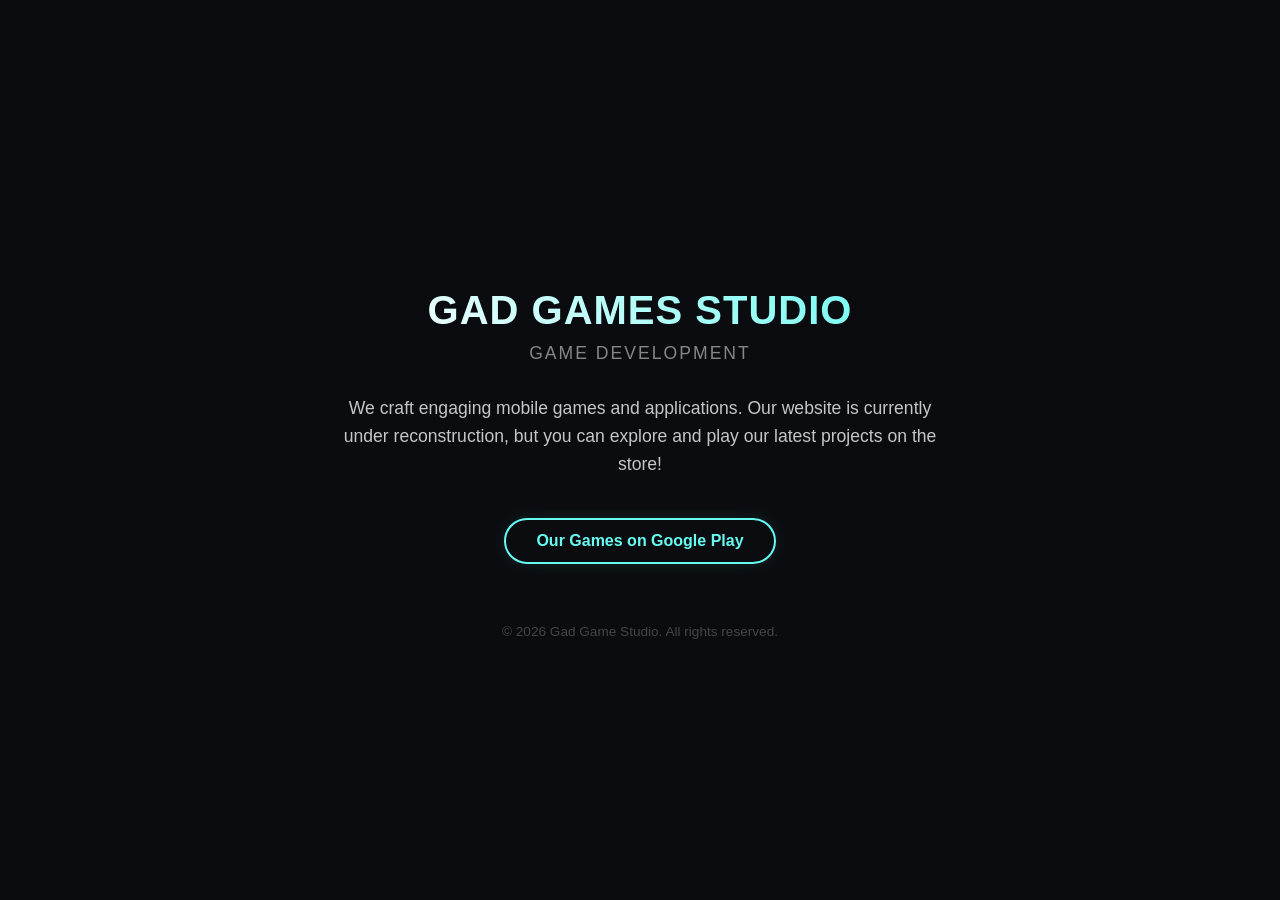
==== index.html @ e3d216d6 "Update index.html" ====
<!DOCTYPE html>
<html lang="en">
<head>
    <meta charset="UTF-8">
    <meta name="viewport" content="width=device-width, initial-scale=1.0">
    <title>Gad Game Studio | Official Website</title>
    <style>
        :root {
            --bg-color: #0b0c10;
            --text-color: #c5c6c7;
            --accent-color: #66fcf1;
            --accent-hover: #45a29e;
        }

        body {
            font-family: -apple-system, BlinkMacSystemFont, "Segoe UI", Roboto, Helvetica, Arial, sans-serif;
            background-color: var(--bg-color);
            color: var(--text-color);
            margin: 0;
            padding: 0;
            display: flex;
            justify-content: center;
            align-items: center;
            min-height: 100vh;
            text-align: center;
        }

        .container {
            max-width: 600px;
            padding: 40px 20px;
        }

        h1 {
            color: #ffffff;
            font-size: 2.5rem;
            margin-bottom: 10px;
            letter-spacing: 1px;
            background: linear-gradient(45deg, #fff, var(--accent-color));
            -webkit-background-clip: text;
            -webkit-text-fill-color: transparent;
        }

        .subtitle {
            font-size: 1.1rem;
            color: #858688;
            margin-bottom: 30px;
            text-transform: uppercase;
            letter-spacing: 2px;
        }

        p {
            font-size: 1.1rem;
            line-height: 1.6;
            margin-bottom: 40px;
        }

        .btn {
            display: inline-block;
            background: transparent;
            color: var(--accent-color);
            border: 2px solid var(--accent-color);
            padding: 12px 30px;
            font-size: 1rem;
            font-weight: bold;
            text-decoration: none;
            border-radius: 30px;
            transition: all 0.3s ease;
            box-shadow: 0 0 15px rgba(102, 252, 241, 0.1);
        }

        .btn:hover {
            background: var(--accent-color);
            color: var(--bg-color);
            box-shadow: 0 0 25px rgba(102, 252, 241, 0.4);
            transform: translateY(-2px);
        }

        .footer {
            margin-top: 60px;
            font-size: 0.85rem;
            color: #454545;
        }
    </style>
</head>
<body>

    <div class="container">
        <h1>GAD GAMES STUDIO</h1>
        <div class="subtitle">Game Development</div>
        
        <p>We craft engaging mobile games and applications. Our website is currently under reconstruction, but you can explore and play our latest projects on the store!</p>
        
        <a href="https://play.google.com/store/apps/dev?id=5228843744561374076" class="btn" target="_blank">
            Our Games on Google Play
        </a>

        <div class="footer">
            &copy; 2026 Gad Game Studio. All rights reserved.
        </div>
    </div>

</body>
</html>
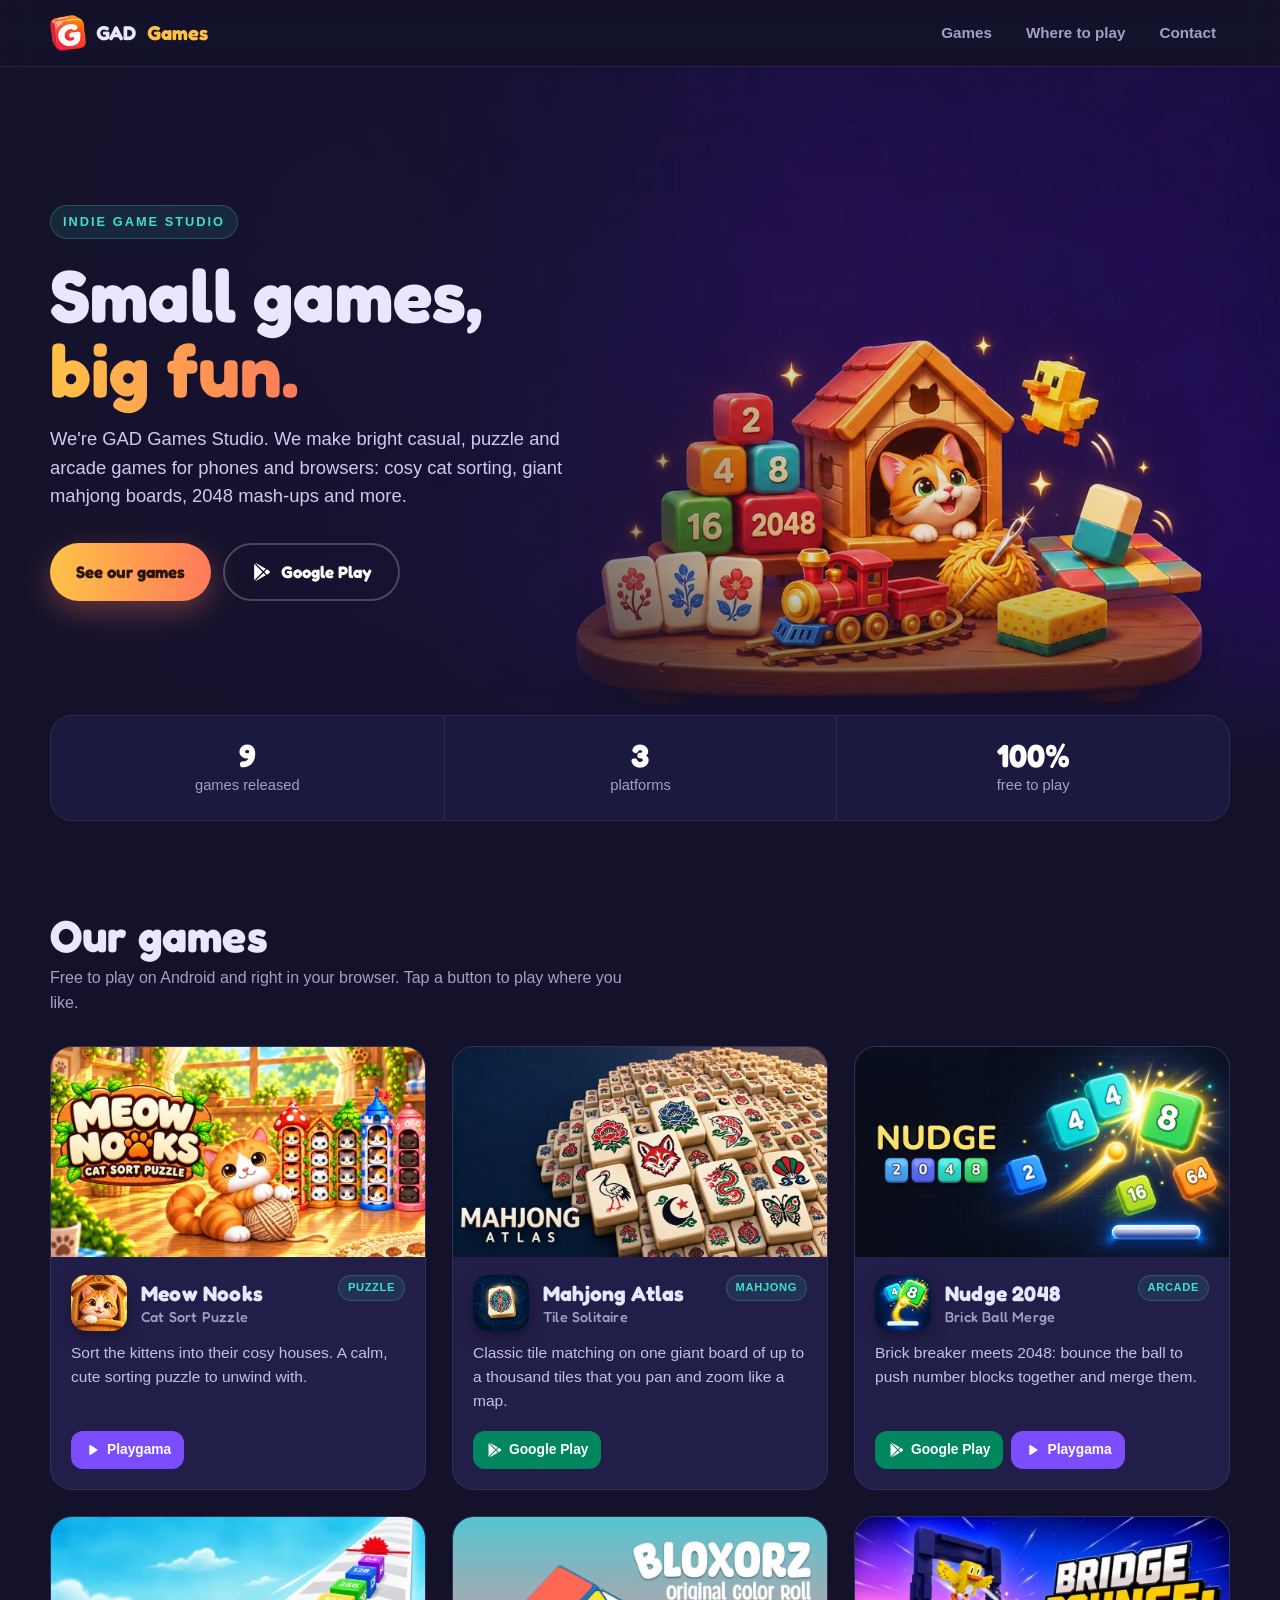
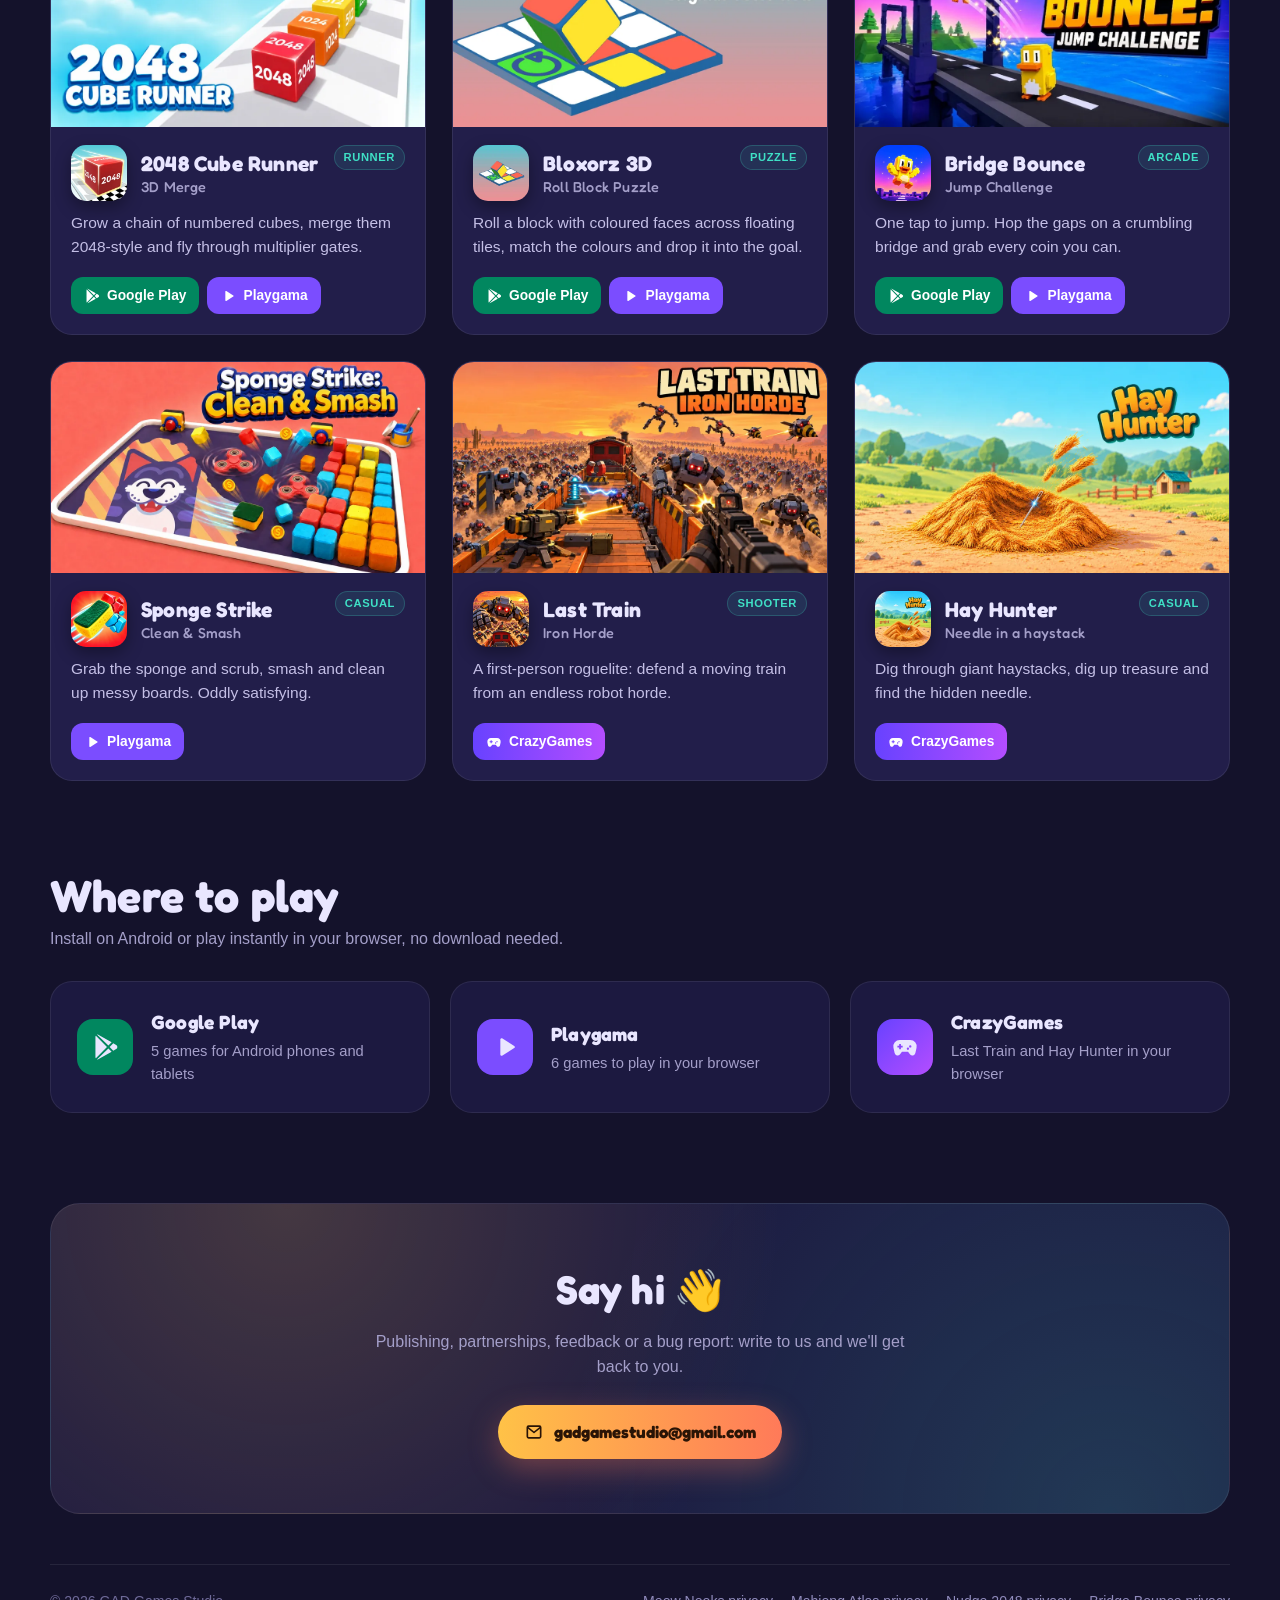
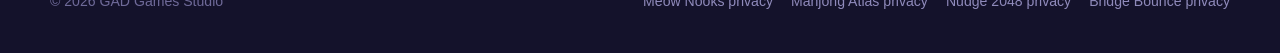
==== commit 3a138772: "Replace placeholder homepage with studio landing page Games grid with links to Google Play, Playgama" ====
--- a/index.html
+++ b/index.html
@@ -1,103 +1,385 @@
 <!DOCTYPE html>
 <html lang="en">
 <head>
-    <meta charset="UTF-8">
-    <meta name="viewport" content="width=device-width, initial-scale=1.0">
-    <title>Gad Game Studio | Official Website</title>
-    <style>
-        :root {
-            --bg-color: #0b0c10;
-            --text-color: #c5c6c7;
-            --accent-color: #66fcf1;
-            --accent-hover: #45a29e;
-        }
-
-        body {
-            font-family: -apple-system, BlinkMacSystemFont, "Segoe UI", Roboto, Helvetica, Arial, sans-serif;
-            background-color: var(--bg-color);
-            color: var(--text-color);
-            margin: 0;
-            padding: 0;
-            display: flex;
-            justify-content: center;
-            align-items: center;
-            min-height: 100vh;
-            text-align: center;
-        }
-
-        .container {
-            max-width: 600px;
-            padding: 40px 20px;
-        }
-
-        h1 {
-            color: #ffffff;
-            font-size: 2.5rem;
-            margin-bottom: 10px;
-            letter-spacing: 1px;
-            background: linear-gradient(45deg, #fff, var(--accent-color));
-            -webkit-background-clip: text;
-            -webkit-text-fill-color: transparent;
-        }
-
-        .subtitle {
-            font-size: 1.1rem;
-            color: #858688;
-            margin-bottom: 30px;
-            text-transform: uppercase;
-            letter-spacing: 2px;
-        }
-
-        p {
-            font-size: 1.1rem;
-            line-height: 1.6;
-            margin-bottom: 40px;
-        }
-
-        .btn {
-            display: inline-block;
-            background: transparent;
-            color: var(--accent-color);
-            border: 2px solid var(--accent-color);
-            padding: 12px 30px;
-            font-size: 1rem;
-            font-weight: bold;
-            text-decoration: none;
-            border-radius: 30px;
-            transition: all 0.3s ease;
-            box-shadow: 0 0 15px rgba(102, 252, 241, 0.1);
-        }
-
-        .btn:hover {
-            background: var(--accent-color);
-            color: var(--bg-color);
-            box-shadow: 0 0 25px rgba(102, 252, 241, 0.4);
-            transform: translateY(-2px);
-        }
-
-        .footer {
-            margin-top: 60px;
-            font-size: 0.85rem;
-            color: #454545;
-        }
-    </style>
+<meta charset="UTF-8">
+<meta name="viewport" content="width=device-width, initial-scale=1.0">
+<title>GAD Games Studio — Casual &amp; puzzle games for mobile and web</title>
+<meta name="description" content="GAD Games Studio is an indie studio making bright casual, puzzle and arcade games. Play Meow Nooks, Mahjong Atlas, Nudge 2048, 2048 Cube Runner and more on Google Play, Playgama and CrazyGames.">
+<link rel="canonical" href="https://gadgamestudio.github.io/">
+<meta property="og:type" content="website">
+<meta property="og:site_name" content="GAD Games Studio">
+<meta property="og:title" content="GAD Games Studio">
+<meta property="og:description" content="Bright casual, puzzle and arcade games on Google Play, Playgama and CrazyGames.">
+<meta property="og:url" content="https://gadgamestudio.github.io/">
+<meta property="og:image" content="https://gadgamestudio.github.io/assets/og.jpg">
+<meta name="twitter:card" content="summary_large_image">
+<link rel="icon" type="image/png" sizes="32x32" href="assets/favicon-32.png">
+<link rel="apple-touch-icon" href="assets/apple-touch-icon.png">
+<meta name="theme-color" content="#14122b">
+<link rel="preconnect" href="https://fonts.googleapis.com">
+<link rel="preconnect" href="https://fonts.gstatic.com" crossorigin>
+<link href="https://fonts.googleapis.com/css2?family=Fredoka:wght@500;600;700&display=swap" rel="stylesheet">
+<style>
+  :root {
+    --bg: #14122b;
+    --bg-2: #1c1940;
+    --card: #221e4a;
+    --line: rgba(255,255,255,.08);
+    --text: #e9e6ff;
+    --muted: #a49fc9;
+    --coral: #ff7a59;
+    --gold: #ffc247;
+    --teal: #3fe0c5;
+    --gp: #01875f;
+    --pg: #7b4dff;
+    --cg: #6842ff;
+    --radius: 22px;
+    --head: "Fredoka", ui-rounded, "SF Pro Rounded", system-ui, sans-serif;
+  }
+  * { box-sizing: border-box; }
+  html { scroll-behavior: smooth; }
+  body {
+    margin: 0;
+    font-family: -apple-system, BlinkMacSystemFont, "Segoe UI", Roboto, Helvetica, Arial, sans-serif;
+    background: var(--bg);
+    color: var(--text);
+    line-height: 1.55;
+    -webkit-font-smoothing: antialiased;
+  }
+  a { color: inherit; }
+  img { display: block; max-width: 100%; }
+  .wrap { width: min(1180px, 100% - 40px); margin-inline: auto; }
+  h1, h2, h3, .brand { font-family: var(--head); font-weight: 700; letter-spacing: .2px; }
+
+  /* Header */
+  header {
+    position: sticky; top: 0; z-index: 10;
+    background: rgba(20,18,43,.72);
+    backdrop-filter: blur(14px); -webkit-backdrop-filter: blur(14px);
+    border-bottom: 1px solid var(--line);
+  }
+  header .wrap { display: flex; align-items: center; justify-content: space-between; height: 66px; }
+  .brand { display: flex; align-items: center; gap: 10px; text-decoration: none; font-size: 1.25rem; }
+  .brand img { width: 36px; height: 36px; }
+  .brand span { color: var(--gold); }
+  nav { display: flex; gap: 6px; }
+  nav a { text-decoration: none; color: var(--muted); font-weight: 600; font-size: .95rem; padding: 8px 14px; border-radius: 999px; transition: .2s; }
+  nav a:hover { color: #fff; background: rgba(255,255,255,.07); }
+
+  /* Hero */
+  .hero {
+    position: relative; overflow: hidden;
+    min-height: min(78vh, 720px);
+    display: flex; align-items: center;
+    background:
+      linear-gradient(90deg, var(--bg) 0%, rgba(20,18,43,.88) 34%, rgba(20,18,43,.15) 62%, rgba(20,18,43,0) 100%),
+      linear-gradient(0deg, var(--bg) 0%, rgba(20,18,43,0) 28%),
+      url("assets/hero.webp") right center / cover no-repeat,
+      radial-gradient(circle at 75% 45%, #3a2b7a, var(--bg) 70%);
+  }
+  .hero .wrap { padding: 80px 0 110px; }
+  .eyebrow { display: inline-block; font-weight: 700; font-size: .8rem; letter-spacing: 2px; text-transform: uppercase; color: var(--teal); background: rgba(63,224,197,.1); border: 1px solid rgba(63,224,197,.25); padding: 6px 12px; border-radius: 999px; }
+  .hero h1 { font-size: clamp(2.6rem, 6vw, 4.6rem); line-height: 1.02; margin: 18px 0 18px; max-width: 12ch; }
+  .hero h1 em { font-style: normal; background: linear-gradient(90deg, var(--gold), var(--coral)); -webkit-background-clip: text; background-clip: text; color: transparent; }
+  .hero p { font-size: 1.15rem; color: #cfcaf0; max-width: 34rem; margin: 0 0 32px; }
+  .cta { display: flex; flex-wrap: wrap; gap: 12px; }
+  .btn { display: inline-flex; align-items: center; gap: 10px; text-decoration: none; font-weight: 700; font-family: var(--head); font-size: 1.05rem; padding: 14px 26px; border-radius: 999px; transition: transform .2s, box-shadow .2s, background .2s; }
+  .btn-primary { background: linear-gradient(90deg, var(--gold), var(--coral)); color: #2a1406; box-shadow: 0 10px 30px rgba(255,122,89,.35); }
+  .btn-primary:hover { transform: translateY(-2px); box-shadow: 0 14px 36px rgba(255,122,89,.5); }
+  .btn-ghost { color: #fff; border: 2px solid rgba(255,255,255,.22); }
+  .btn-ghost:hover { border-color: #fff; transform: translateY(-2px); }
+
+  /* Stats */
+  .stats { margin-top: -54px; position: relative; z-index: 2; }
+  .stats .wrap { display: grid; grid-template-columns: repeat(3, 1fr); background: var(--bg-2); border: 1px solid var(--line); border-radius: var(--radius); overflow: hidden; }
+  .stat { padding: 22px 26px; text-align: center; }
+  .stat + .stat { border-left: 1px solid var(--line); }
+  .stat b { display: block; font-family: var(--head); font-size: 2rem; line-height: 1.1; color: #fff; }
+  .stat span { color: var(--muted); font-size: .92rem; }
+
+  /* Sections */
+  section { padding: 90px 0 0; }
+  .section-head { display: flex; align-items: end; justify-content: space-between; gap: 20px; margin-bottom: 30px; flex-wrap: wrap; }
+  .section-head h2 { font-size: clamp(2rem, 4vw, 2.8rem); margin: 0; line-height: 1.1; }
+  .section-head p { margin: 6px 0 0; color: var(--muted); max-width: 36rem; }
+
+  /* Games */
+  .games { display: grid; grid-template-columns: repeat(3, 1fr); gap: 26px; }
+  .game {
+    background: var(--card); border: 1px solid var(--line); border-radius: var(--radius);
+    overflow: hidden; display: flex; flex-direction: column;
+    transition: transform .25s, box-shadow .25s, border-color .25s;
+  }
+  .game:hover { transform: translateY(-6px); box-shadow: 0 22px 50px rgba(0,0,0,.45); border-color: rgba(255,255,255,.18); }
+  .cover { position: relative; aspect-ratio: 16 / 9; background: #2b2660; }
+  .cover img { width: 100%; height: 100%; object-fit: cover; }
+  .title { display: flex; align-items: center; gap: 14px; }
+  .title .icon { width: 56px; height: 56px; border-radius: 15px; flex: none; box-shadow: 0 6px 16px rgba(0,0,0,.35); }
+  .body { padding: 18px 20px 20px; display: flex; flex-direction: column; flex: 1; }
+  .body h3 { margin: 0; font-size: 1.32rem; line-height: 1.2; }
+  .body h3 small { display: block; font-size: .9rem; font-weight: 500; color: var(--muted); margin-top: 2px; }
+  .body p { margin: 10px 0 18px; color: #c4bfe6; font-size: .97rem; flex: 1; }
+  .tag { margin-left: auto; align-self: flex-start; font-size: .7rem; font-weight: 700; letter-spacing: .6px; text-transform: uppercase; color: var(--teal); background: rgba(63,224,197,.1); border: 1px solid rgba(63,224,197,.22); padding: 3px 9px; border-radius: 999px; }
+  .stores { display: flex; flex-wrap: wrap; gap: 8px; }
+  .store { display: inline-flex; align-items: center; gap: 7px; text-decoration: none; font-weight: 700; font-size: .86rem; padding: 8px 13px; border-radius: 12px; color: #fff; transition: filter .2s, transform .2s; }
+  .store:hover { filter: brightness(1.15); transform: translateY(-1px); }
+  .store svg { width: 16px; height: 16px; flex: none; }
+  .store.gp { background: var(--gp); }
+  .store.pg { background: var(--pg); }
+  .store.cg { background: linear-gradient(90deg, #6842ff, #b44dff); }
+
+  /* Where to play */
+  .platforms { display: grid; grid-template-columns: repeat(3, 1fr); gap: 20px; }
+  .platform {
+    text-decoration: none; padding: 26px; border-radius: var(--radius); border: 1px solid var(--line);
+    background: var(--bg-2); display: flex; gap: 18px; align-items: center; transition: .25s;
+  }
+  .platform:hover { transform: translateY(-4px); border-color: rgba(255,255,255,.2); }
+  .platform .badge { width: 56px; height: 56px; border-radius: 16px; display: grid; place-items: center; flex: none; }
+  .platform .badge svg { width: 28px; height: 28px; }
+  .platform h3 { margin: 0; font-size: 1.2rem; }
+  .platform p { margin: 2px 0 0; color: var(--muted); font-size: .92rem; }
+
+  /* Contact */
+  .contact {
+    margin-top: 90px; border-radius: 30px; padding: 54px 40px; text-align: center;
+    background: radial-gradient(circle at 20% 0%, rgba(255,194,71,.18), transparent 50%), radial-gradient(circle at 90% 100%, rgba(63,224,197,.16), transparent 50%), var(--bg-2);
+    border: 1px solid var(--line);
+  }
+  .contact h2 { font-size: clamp(1.8rem, 4vw, 2.5rem); margin: 0 0 10px; }
+  .contact p { color: var(--muted); margin: 0 auto 26px; max-width: 34rem; }
+
+  footer { padding: 50px 0 40px; color: #6f6a99; font-size: .88rem; }
+  footer .wrap { display: flex; justify-content: space-between; gap: 20px; flex-wrap: wrap; border-top: 1px solid var(--line); padding-top: 26px; }
+  footer a { color: #8f8abb; text-decoration: none; }
+  footer a:hover { color: #fff; }
+  footer ul { list-style: none; padding: 0; margin: 0; display: flex; flex-wrap: wrap; gap: 6px 18px; }
+
+  @media (max-width: 980px) {
+    .games { grid-template-columns: repeat(2, 1fr); }
+    .platforms { grid-template-columns: 1fr; }
+  }
+  @media (max-width: 640px) {
+    nav a:not(.nav-cta) { display: none; }
+    .hero { min-height: auto; background:
+      linear-gradient(0deg, var(--bg) 8%, rgba(20,18,43,.55) 55%, rgba(20,18,43,.35) 100%),
+      url("assets/hero.webp") 72% center / cover no-repeat,
+      radial-gradient(circle at 75% 45%, #3a2b7a, var(--bg) 70%); }
+    .hero .wrap { padding: 70px 0 100px; }
+    .games { grid-template-columns: 1fr; }
+    .stats .wrap { grid-template-columns: 1fr 1fr 1fr; }
+    .stat { padding: 16px 8px; }
+    .stat b { font-size: 1.5rem; }
+    .stat span { font-size: .78rem; }
+    .contact { padding: 40px 22px; }
+  }
+  @media (prefers-reduced-motion: reduce) { * { transition: none !important; scroll-behavior: auto !important; } }
+</style>
 </head>
 <body>
 
-    <div class="container">
-        <h1>GAD GAMES STUDIO</h1>
-        <div class="subtitle">Game Development</div>
-        
-        <p>We craft engaging mobile games and applications. Our website is currently under reconstruction, but you can explore and play our latest projects on the store!</p>
-        
-        <a href="https://play.google.com/store/apps/dev?id=5228843744561374076" class="btn" target="_blank">
-            Our Games on Google Play
+<svg width="0" height="0" style="position:absolute" aria-hidden="true">
+  <symbol id="i-gp" viewBox="0 0 24 24"><path fill="currentColor" d="M4.2 2.3c-.3.3-.4.7-.4 1.2v17c0 .5.1.9.4 1.2l9.5-9.7-9.5-9.7Zm10.7 8.5 2.8-2.8L6.2 1.5c-.4-.2-.8-.3-1.1-.2l9.8 9.5Zm0 2.4-9.8 9.5c.3.1.7 0 1.1-.2L17.7 16l-2.8-2.8Zm4.2-4.4-3.1 3.2 3.1 3.2 2.8-1.6c.9-.5.9-2.6 0-3.1l-2.8-1.7Z"/></symbol>
+  <symbol id="i-play" viewBox="0 0 24 24"><path fill="currentColor" d="M8 5.5v13a1 1 0 0 0 1.5.9l10.4-6.5a1 1 0 0 0 0-1.8L9.5 4.6A1 1 0 0 0 8 5.5Z"/></symbol>
+  <symbol id="i-pad" viewBox="0 0 24 24"><path fill="currentColor" d="M7.5 6h9a5.5 5.5 0 0 1 5.4 6.6l-1 4.6a2.6 2.6 0 0 1-4.5 1.2L14.6 16H9.4l-1.8 2.4a2.6 2.6 0 0 1-4.5-1.2l-1-4.6A5.5 5.5 0 0 1 7.5 6Zm-.5 3.5V11H5.5v1.5H7V14h1.5v-1.5H10V11H8.5V9.5H7Zm9.5 1a1 1 0 1 0 0 2 1 1 0 0 0 0-2Zm-2 2a1 1 0 1 0 0 2 1 1 0 0 0 0-2Z"/></symbol>
+  <symbol id="i-mail" viewBox="0 0 24 24"><path fill="currentColor" d="M3 6.5A2.5 2.5 0 0 1 5.5 4h13A2.5 2.5 0 0 1 21 6.5v11a2.5 2.5 0 0 1-2.5 2.5h-13A2.5 2.5 0 0 1 3 17.5v-11Zm2.3-.4 6.7 5.3 6.7-5.3H5.3ZM19 8.2l-6.4 5a1 1 0 0 1-1.2 0L5 8.2v9.3c0 .3.2.5.5.5h13c.3 0 .5-.2.5-.5V8.2Z"/></symbol>
+</svg>
+
+<header>
+  <div class="wrap">
+    <a class="brand" href="#top"><img src="assets/logo-mark.png" alt="" width="36" height="36">GAD <span>Games</span></a>
+    <nav>
+      <a href="#games">Games</a>
+      <a href="#play">Where to play</a>
+      <a href="#contact" class="nav-cta">Contact</a>
+    </nav>
+  </div>
+</header>
+
+<main id="top">
+  <section class="hero" style="padding:0">
+    <div class="wrap">
+      <span class="eyebrow">Indie game studio</span>
+      <h1>Small games, <em>big fun.</em></h1>
+      <p>We're GAD Games Studio. We make bright casual, puzzle and arcade games for phones and browsers: cosy cat sorting, giant mahjong boards, 2048 mash-ups and more.</p>
+      <div class="cta">
+        <a class="btn btn-primary" href="#games">See our games</a>
+        <a class="btn btn-ghost" href="https://play.google.com/store/apps/dev?id=5228843744561374076" target="_blank" rel="noopener"><svg width="20" height="20"><use href="#i-gp"/></svg>Google Play</a>
+      </div>
+    </div>
+  </section>
+
+  <div class="stats">
+    <div class="wrap">
+      <div class="stat"><b>9</b><span>games released</span></div>
+      <div class="stat"><b>3</b><span>platforms</span></div>
+      <div class="stat"><b>100%</b><span>free to play</span></div>
+    </div>
+  </div>
+
+  <section id="games">
+    <div class="wrap">
+      <div class="section-head">
+        <div>
+          <h2>Our games</h2>
+          <p>Free to play on Android and right in your browser. Tap a button to play where you like.</p>
+        </div>
+      </div>
+
+      <div class="games">
+
+        <article class="game">
+          <div class="cover"><img src="assets/games/meow-nooks/cover.webp" alt="Meow Nooks: Cat Sort Puzzle" loading="lazy" width="960" height="540"></div>
+          <div class="body">
+            <div class="title"><img class="icon" src="assets/games/meow-nooks/icon.webp" alt="" width="56" height="56" loading="lazy"><h3>Meow Nooks<small>Cat Sort Puzzle</small></h3><span class="tag">Puzzle</span></div>
+            <p>Sort the kittens into their cosy houses. A calm, cute sorting puzzle to unwind with.</p>
+            <div class="stores">
+              <a class="store pg" href="https://playgama.com/game/meow-nooks-cat-sort-puzzle" target="_blank" rel="noopener"><svg><use href="#i-play"/></svg>Playgama</a>
+            </div>
+          </div>
+        </article>
+
+        <article class="game">
+          <div class="cover"><img src="assets/games/mahjong-atlas/cover.webp" alt="Mahjong Atlas: Tile Solitaire" loading="lazy" width="960" height="540"></div>
+          <div class="body">
+            <div class="title"><img class="icon" src="assets/games/mahjong-atlas/icon.webp" alt="" width="56" height="56" loading="lazy"><h3>Mahjong Atlas<small>Tile Solitaire</small></h3><span class="tag">Mahjong</span></div>
+            <p>Classic tile matching on one giant board of up to a thousand tiles that you pan and zoom like a map.</p>
+            <div class="stores">
+              <a class="store gp" href="https://play.google.com/store/apps/details?id=com.gadgames.mahjongatlas" target="_blank" rel="noopener"><svg><use href="#i-gp"/></svg>Google Play</a>
+            </div>
+          </div>
+        </article>
+
+        <article class="game">
+          <div class="cover"><img src="assets/games/nudge-2048/cover.webp" alt="Nudge 2048: Brick Ball Merge" loading="lazy" width="960" height="540"></div>
+          <div class="body">
+            <div class="title"><img class="icon" src="assets/games/nudge-2048/icon.webp" alt="" width="56" height="56" loading="lazy"><h3>Nudge 2048<small>Brick Ball Merge</small></h3><span class="tag">Arcade</span></div>
+            <p>Brick breaker meets 2048: bounce the ball to push number blocks together and merge them.</p>
+            <div class="stores">
+              <a class="store gp" href="https://play.google.com/store/apps/details?id=com.gadgames.nudge2048" target="_blank" rel="noopener"><svg><use href="#i-gp"/></svg>Google Play</a>
+              <a class="store pg" href="https://playgama.com/game/nudge-2048" target="_blank" rel="noopener"><svg><use href="#i-play"/></svg>Playgama</a>
+            </div>
+          </div>
+        </article>
+
+        <article class="game">
+          <div class="cover"><img src="assets/games/cube-runner/cover.webp" alt="2048 Cube Runner: 3D Merge" loading="lazy" width="960" height="540"></div>
+          <div class="body">
+            <div class="title"><img class="icon" src="assets/games/cube-runner/icon.webp" alt="" width="56" height="56" loading="lazy"><h3>2048 Cube Runner<small>3D Merge</small></h3><span class="tag">Runner</span></div>
+            <p>Grow a chain of numbered cubes, merge them 2048-style and fly through multiplier gates.</p>
+            <div class="stores">
+              <a class="store gp" href="https://play.google.com/store/apps/details?id=com.gadgames.cuberunner" target="_blank" rel="noopener"><svg><use href="#i-gp"/></svg>Google Play</a>
+              <a class="store pg" href="https://playgama.com/game/2048-cube-runner-3d-merge" target="_blank" rel="noopener"><svg><use href="#i-play"/></svg>Playgama</a>
+            </div>
+          </div>
+        </article>
+
+        <article class="game">
+          <div class="cover"><img src="assets/games/bloxorz/cover.webp" alt="Bloxorz 3D: Roll Block Puzzle" loading="lazy" width="960" height="540"></div>
+          <div class="body">
+            <div class="title"><img class="icon" src="assets/games/bloxorz/icon.webp" alt="" width="56" height="56" loading="lazy"><h3>Bloxorz 3D<small>Roll Block Puzzle</small></h3><span class="tag">Puzzle</span></div>
+            <p>Roll a block with coloured faces across floating tiles, match the colours and drop it into the goal.</p>
+            <div class="stores">
+              <a class="store gp" href="https://play.google.com/store/apps/details?id=com.gadgames.bloxorz" target="_blank" rel="noopener"><svg><use href="#i-gp"/></svg>Google Play</a>
+              <a class="store pg" href="https://playgama.com/game/bloxorz-color-block-roll" target="_blank" rel="noopener"><svg><use href="#i-play"/></svg>Playgama</a>
+            </div>
+          </div>
+        </article>
+
+        <article class="game">
+          <div class="cover"><img src="assets/games/bridge-bounce/cover.webp" alt="Bridge Bounce: Jump Challenge" loading="lazy" width="960" height="540"></div>
+          <div class="body">
+            <div class="title"><img class="icon" src="assets/games/bridge-bounce/icon.webp" alt="" width="56" height="56" loading="lazy"><h3>Bridge Bounce<small>Jump Challenge</small></h3><span class="tag">Arcade</span></div>
+            <p>One tap to jump. Hop the gaps on a crumbling bridge and grab every coin you can.</p>
+            <div class="stores">
+              <a class="store gp" href="https://play.google.com/store/apps/details?id=com.gadgames.bridgebounce" target="_blank" rel="noopener"><svg><use href="#i-gp"/></svg>Google Play</a>
+              <a class="store pg" href="https://playgama.com/game/bridge-bounce-jump-challenge" target="_blank" rel="noopener"><svg><use href="#i-play"/></svg>Playgama</a>
+            </div>
+          </div>
+        </article>
+
+        <article class="game">
+          <div class="cover"><img src="assets/games/sponge-strike/cover.webp" alt="Sponge Strike: Clean &amp; Smash" loading="lazy" width="960" height="540"></div>
+          <div class="body">
+            <div class="title"><img class="icon" src="assets/games/sponge-strike/icon.webp" alt="" width="56" height="56" loading="lazy"><h3>Sponge Strike<small>Clean &amp; Smash</small></h3><span class="tag">Casual</span></div>
+            <p>Grab the sponge and scrub, smash and clean up messy boards. Oddly satisfying.</p>
+            <div class="stores">
+              <a class="store pg" href="https://playgama.com/game/sponge-strike-clean--smash" target="_blank" rel="noopener"><svg><use href="#i-play"/></svg>Playgama</a>
+            </div>
+          </div>
+        </article>
+
+        <article class="game">
+          <div class="cover"><img src="assets/games/last-train/cover.webp" alt="Last Train: Iron Horde" loading="lazy" width="960" height="540"></div>
+          <div class="body">
+            <div class="title"><img class="icon" src="assets/games/last-train/icon.webp" alt="" width="56" height="56" loading="lazy"><h3>Last Train<small>Iron Horde</small></h3><span class="tag">Shooter</span></div>
+            <p>A first-person roguelite: defend a moving train from an endless robot horde.</p>
+            <div class="stores">
+              <a class="store cg" href="https://www.crazygames.com/game/last-train-iron-horde" target="_blank" rel="noopener"><svg><use href="#i-pad"/></svg>CrazyGames</a>
+            </div>
+          </div>
+        </article>
+
+        <article class="game">
+          <div class="cover"><img src="assets/games/hay-hunter/cover.webp" alt="Hay Hunter" loading="lazy" width="960" height="540"></div>
+          <div class="body">
+            <div class="title"><img class="icon" src="assets/games/hay-hunter/icon.webp" alt="" width="56" height="56" loading="lazy"><h3>Hay Hunter<small>Needle in a haystack</small></h3><span class="tag">Casual</span></div>
+            <p>Dig through giant haystacks, dig up treasure and find the hidden needle.</p>
+            <div class="stores">
+              <a class="store cg" href="https://www.crazygames.com/game/hay-hunter" target="_blank" rel="noopener"><svg><use href="#i-pad"/></svg>CrazyGames</a>
+            </div>
+          </div>
+        </article>
+
+      </div>
+    </div>
+  </section>
+
+  <section id="play">
+    <div class="wrap">
+      <div class="section-head">
+        <div>
+          <h2>Where to play</h2>
+          <p>Install on Android or play instantly in your browser, no download needed.</p>
+        </div>
+      </div>
+      <div class="platforms">
+        <a class="platform" href="https://play.google.com/store/apps/dev?id=5228843744561374076" target="_blank" rel="noopener">
+          <div class="badge" style="background:var(--gp)"><svg><use href="#i-gp"/></svg></div>
+          <div><h3>Google Play</h3><p>5 games for Android phones and tablets</p></div>
         </a>
-
-        <div class="footer">
-            &copy; 2026 Gad Game Studio. All rights reserved.
-        </div>
-    </div>
+        <a class="platform" href="https://playgama.com/developer/8193" target="_blank" rel="noopener">
+          <div class="badge" style="background:var(--pg)"><svg><use href="#i-play"/></svg></div>
+          <div><h3>Playgama</h3><p>6 games to play in your browser</p></div>
+        </a>
+        <a class="platform" href="https://www.crazygames.com/game/last-train-iron-horde" target="_blank" rel="noopener">
+          <div class="badge" style="background:linear-gradient(135deg,#6842ff,#b44dff)"><svg><use href="#i-pad"/></svg></div>
+          <div><h3>CrazyGames</h3><p>Last Train and Hay Hunter in your browser</p></div>
+        </a>
+      </div>
+    </div>
+  </section>
+
+  <div class="wrap">
+    <div class="contact" id="contact">
+      <h2>Say hi 👋</h2>
+      <p>Publishing, partnerships, feedback or a bug report: write to us and we'll get back to you.</p>
+      <a class="btn btn-primary" href="mailto:gadgamestudio@gmail.com"><svg width="20" height="20"><use href="#i-mail"/></svg>gadgamestudio@gmail.com</a>
+    </div>
+  </div>
+</main>
+
+<footer>
+  <div class="wrap">
+    <div>&copy; 2026 GAD Games Studio</div>
+    <ul>
+      <li><a href="meow-nooks/privacy/">Meow Nooks privacy</a></li>
+      <li><a href="mahjong-atlas/privacy/">Mahjong Atlas privacy</a></li>
+      <li><a href="nudge-2048/privacy/">Nudge 2048 privacy</a></li>
+      <li><a href="bridge-bounce/privacy/">Bridge Bounce privacy</a></li>
+    </ul>
+  </div>
+</footer>
 
 </body>
 </html>
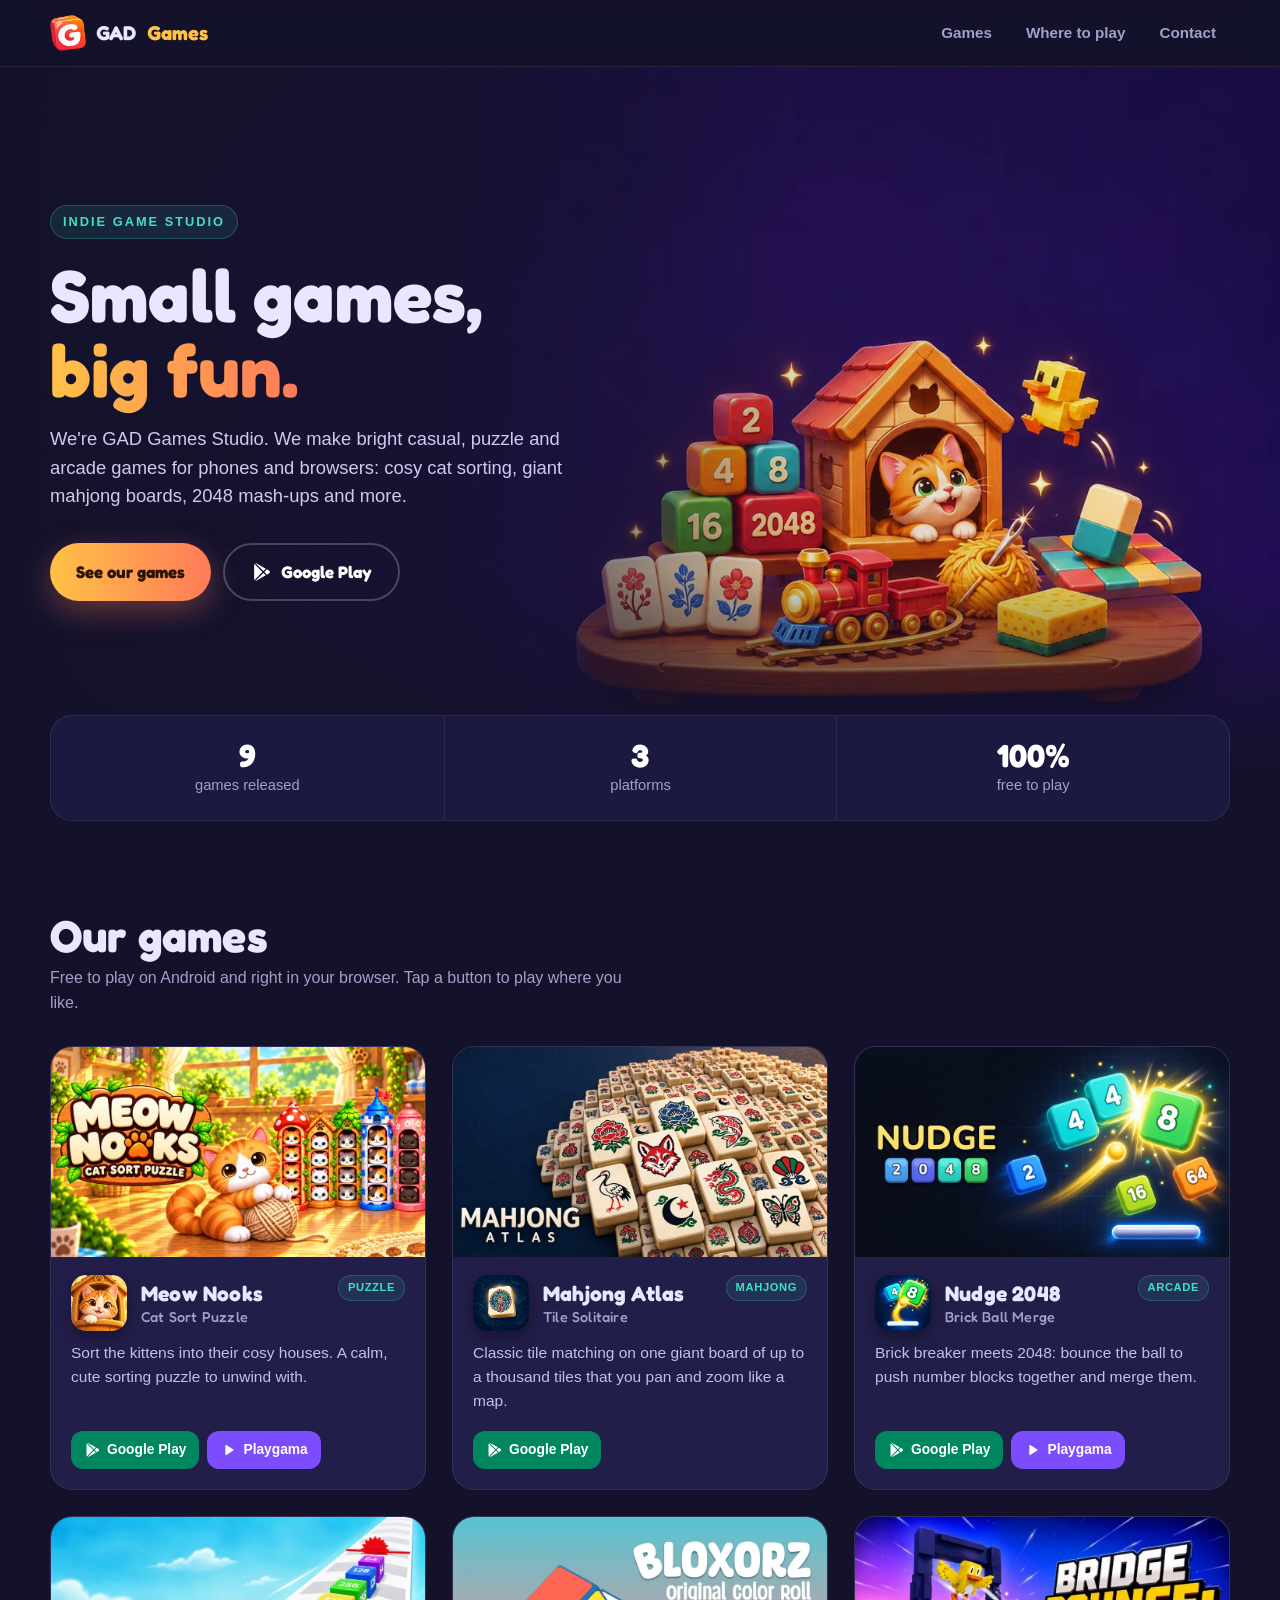
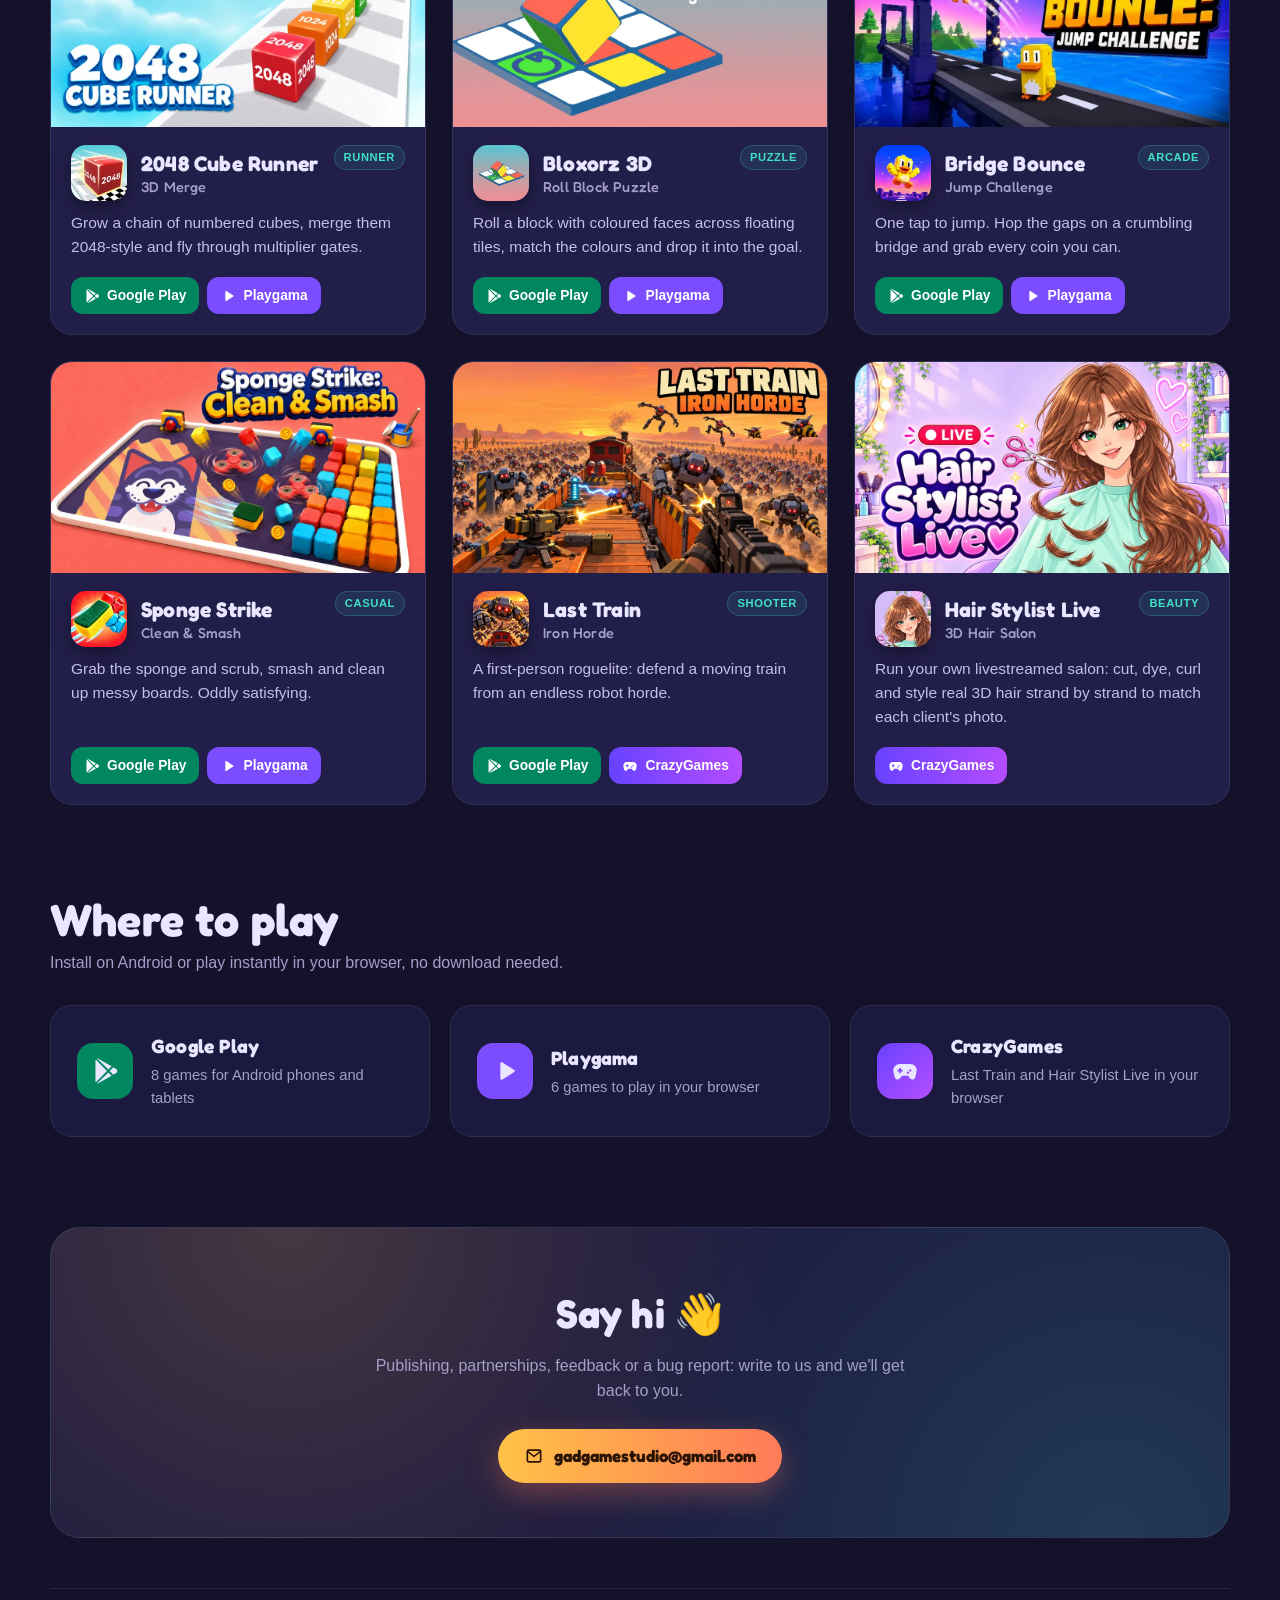
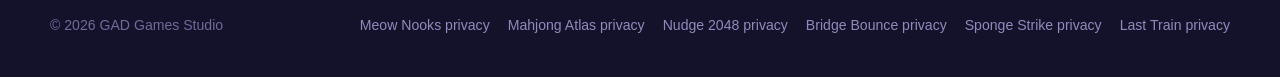
==== commit 89762976: "Update landing games: new Google Play releases, add Hair Stylist Live - Google Play buttons for Meow" ====
--- a/index.html
+++ b/index.html
@@ -234,6 +234,7 @@
             <div class="title"><img class="icon" src="assets/games/meow-nooks/icon.webp" alt="" width="56" height="56" loading="lazy"><h3>Meow Nooks<small>Cat Sort Puzzle</small></h3><span class="tag">Puzzle</span></div>
             <p>Sort the kittens into their cosy houses. A calm, cute sorting puzzle to unwind with.</p>
             <div class="stores">
+              <a class="store gp" href="https://play.google.com/store/apps/details?id=com.gadgames.meownooks" target="_blank" rel="noopener"><svg><use href="#i-gp"/></svg>Google Play</a>
               <a class="store pg" href="https://playgama.com/game/meow-nooks-cat-sort-puzzle" target="_blank" rel="noopener"><svg><use href="#i-play"/></svg>Playgama</a>
             </div>
           </div>
@@ -304,6 +305,7 @@
             <div class="title"><img class="icon" src="assets/games/sponge-strike/icon.webp" alt="" width="56" height="56" loading="lazy"><h3>Sponge Strike<small>Clean &amp; Smash</small></h3><span class="tag">Casual</span></div>
             <p>Grab the sponge and scrub, smash and clean up messy boards. Oddly satisfying.</p>
             <div class="stores">
+              <a class="store gp" href="https://play.google.com/store/apps/details?id=com.gadgames.spongestrike" target="_blank" rel="noopener"><svg><use href="#i-gp"/></svg>Google Play</a>
               <a class="store pg" href="https://playgama.com/game/sponge-strike-clean--smash" target="_blank" rel="noopener"><svg><use href="#i-play"/></svg>Playgama</a>
             </div>
           </div>
@@ -315,18 +317,19 @@
             <div class="title"><img class="icon" src="assets/games/last-train/icon.webp" alt="" width="56" height="56" loading="lazy"><h3>Last Train<small>Iron Horde</small></h3><span class="tag">Shooter</span></div>
             <p>A first-person roguelite: defend a moving train from an endless robot horde.</p>
             <div class="stores">
+              <a class="store gp" href="https://play.google.com/store/apps/details?id=com.gadgames.lasttrain" target="_blank" rel="noopener"><svg><use href="#i-gp"/></svg>Google Play</a>
               <a class="store cg" href="https://www.crazygames.com/game/last-train-iron-horde" target="_blank" rel="noopener"><svg><use href="#i-pad"/></svg>CrazyGames</a>
             </div>
           </div>
         </article>
 
         <article class="game">
-          <div class="cover"><img src="assets/games/hay-hunter/cover.webp" alt="Hay Hunter" loading="lazy" width="960" height="540"></div>
-          <div class="body">
-            <div class="title"><img class="icon" src="assets/games/hay-hunter/icon.webp" alt="" width="56" height="56" loading="lazy"><h3>Hay Hunter<small>Needle in a haystack</small></h3><span class="tag">Casual</span></div>
-            <p>Dig through giant haystacks, dig up treasure and find the hidden needle.</p>
-            <div class="stores">
-              <a class="store cg" href="https://www.crazygames.com/game/hay-hunter" target="_blank" rel="noopener"><svg><use href="#i-pad"/></svg>CrazyGames</a>
+          <div class="cover"><img src="assets/games/hair-stylist-live/cover.webp" alt="Hair Stylist Live" loading="lazy" width="960" height="540"></div>
+          <div class="body">
+            <div class="title"><img class="icon" src="assets/games/hair-stylist-live/icon.webp" alt="" width="56" height="56" loading="lazy"><h3>Hair Stylist Live<small>3D Hair Salon</small></h3><span class="tag">Beauty</span></div>
+            <p>Run your own livestreamed salon: cut, dye, curl and style real 3D hair strand by strand to match each client's photo.</p>
+            <div class="stores">
+              <a class="store cg" href="https://www.crazygames.com/game/hair-stylist-live" target="_blank" rel="noopener"><svg><use href="#i-pad"/></svg>CrazyGames</a>
             </div>
           </div>
         </article>
@@ -346,7 +349,7 @@
       <div class="platforms">
         <a class="platform" href="https://play.google.com/store/apps/dev?id=5228843744561374076" target="_blank" rel="noopener">
           <div class="badge" style="background:var(--gp)"><svg><use href="#i-gp"/></svg></div>
-          <div><h3>Google Play</h3><p>5 games for Android phones and tablets</p></div>
+          <div><h3>Google Play</h3><p>8 games for Android phones and tablets</p></div>
         </a>
         <a class="platform" href="https://playgama.com/developer/8193" target="_blank" rel="noopener">
           <div class="badge" style="background:var(--pg)"><svg><use href="#i-play"/></svg></div>
@@ -354,7 +357,7 @@
         </a>
         <a class="platform" href="https://www.crazygames.com/game/last-train-iron-horde" target="_blank" rel="noopener">
           <div class="badge" style="background:linear-gradient(135deg,#6842ff,#b44dff)"><svg><use href="#i-pad"/></svg></div>
-          <div><h3>CrazyGames</h3><p>Last Train and Hay Hunter in your browser</p></div>
+          <div><h3>CrazyGames</h3><p>Last Train and Hair Stylist Live in your browser</p></div>
         </a>
       </div>
     </div>
@@ -377,6 +380,8 @@
       <li><a href="mahjong-atlas/privacy/">Mahjong Atlas privacy</a></li>
       <li><a href="nudge-2048/privacy/">Nudge 2048 privacy</a></li>
       <li><a href="bridge-bounce/privacy/">Bridge Bounce privacy</a></li>
+      <li><a href="sponge-strike/privacy/">Sponge Strike privacy</a></li>
+      <li><a href="last-train/privacy/">Last Train privacy</a></li>
     </ul>
   </div>
 </footer>
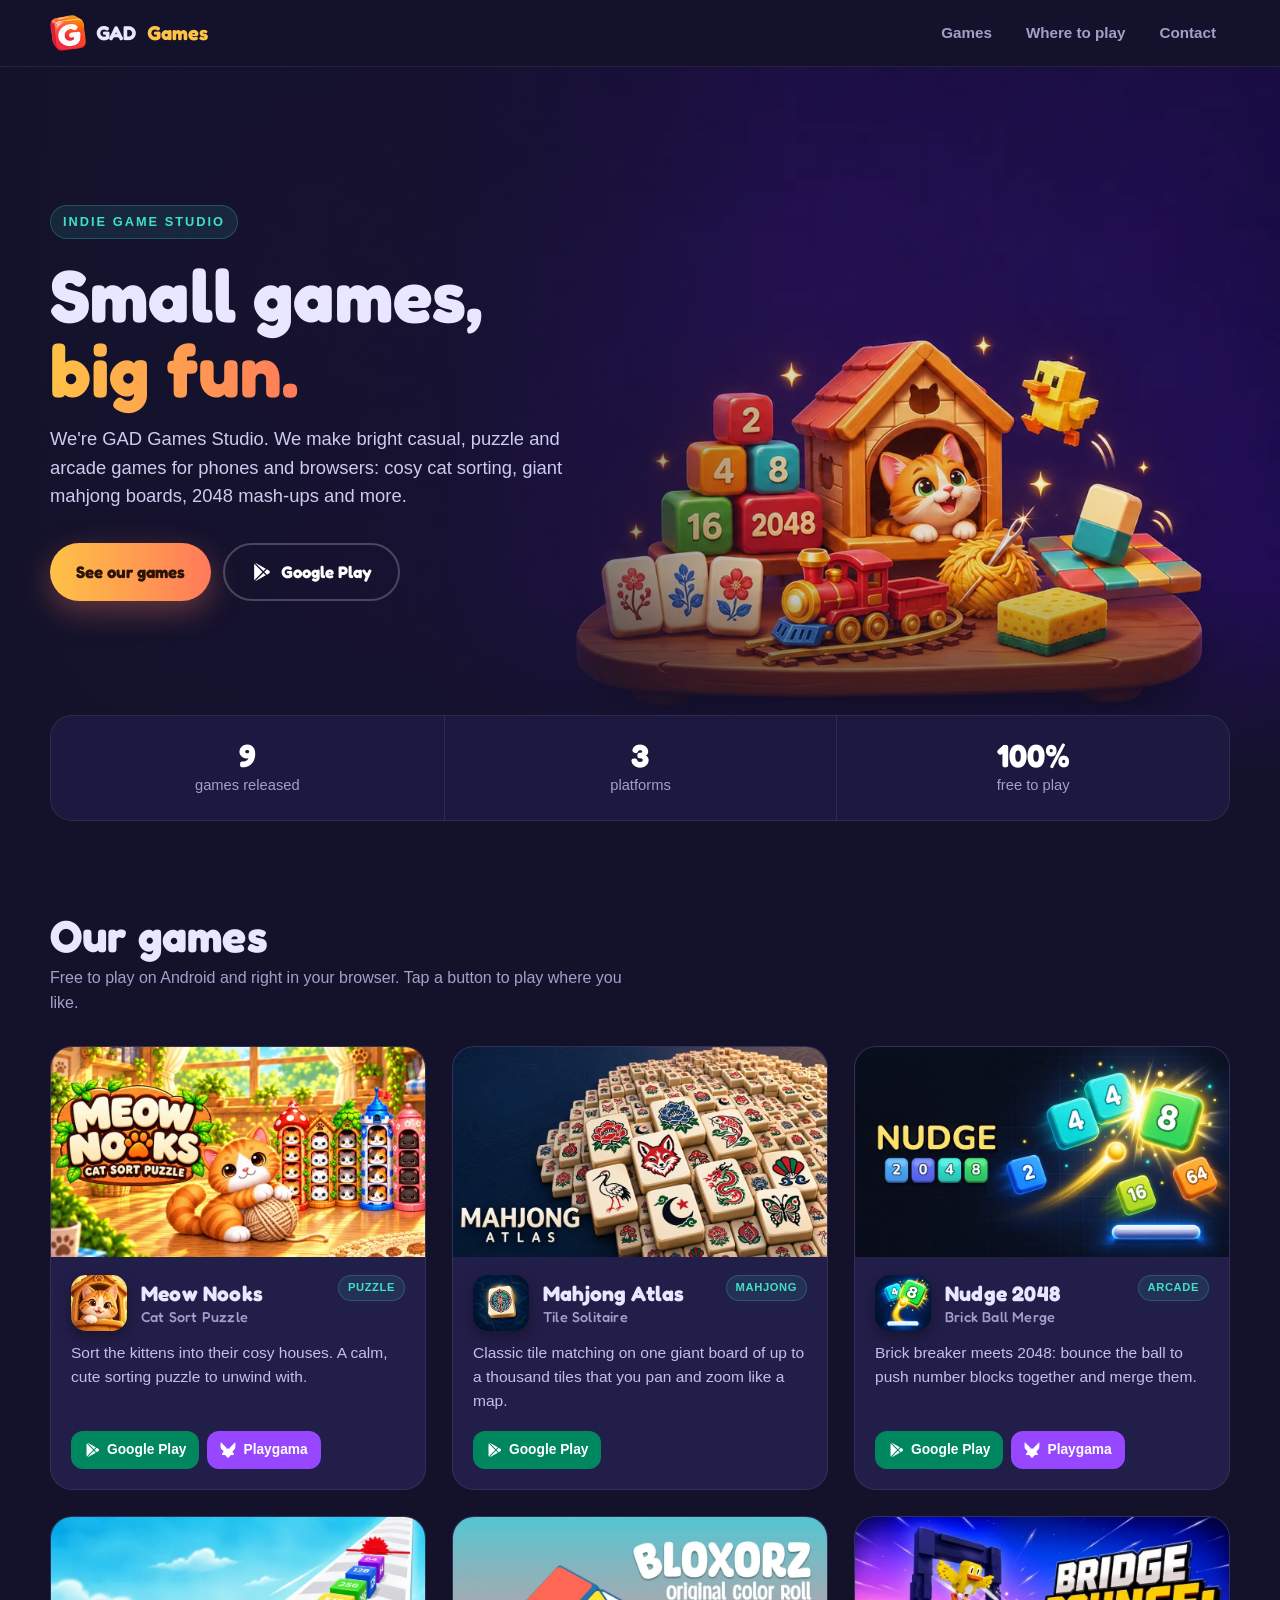
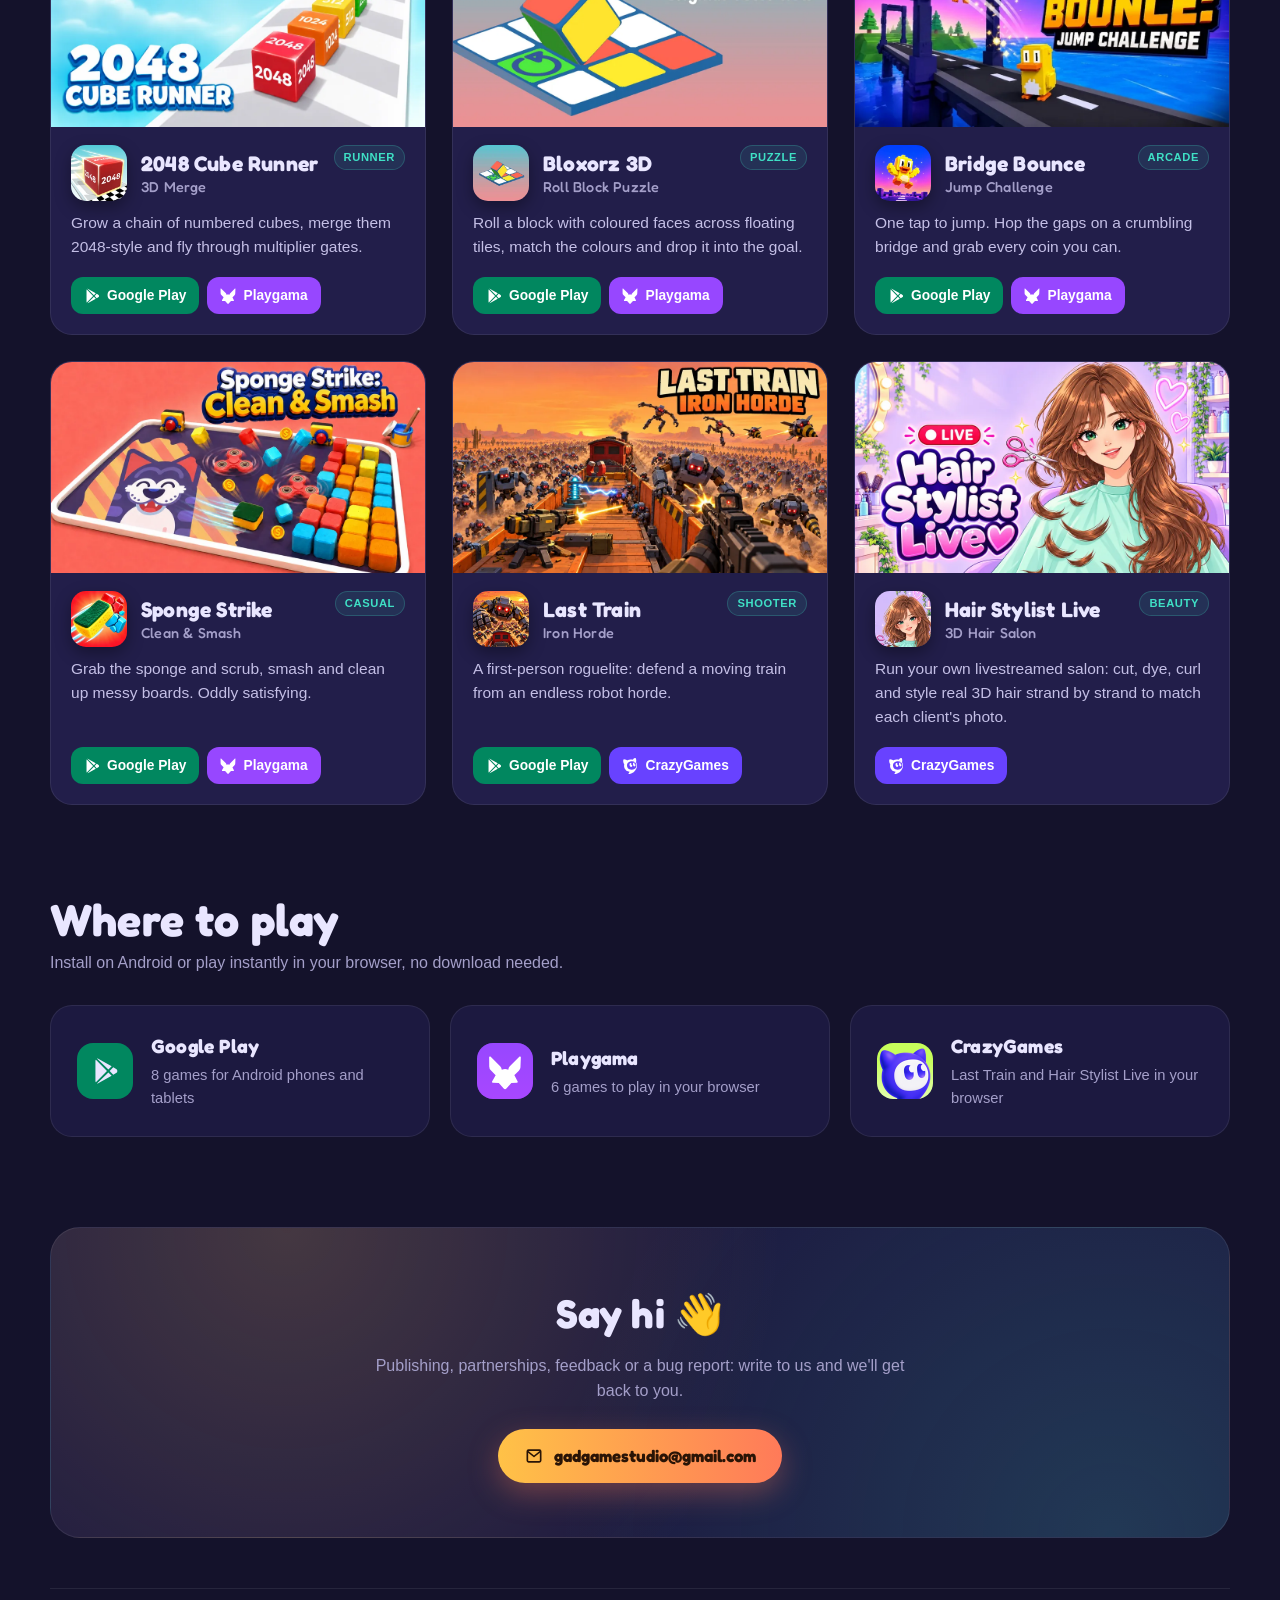
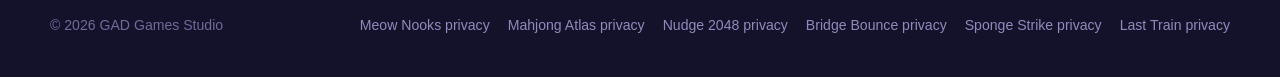
==== commit f58f5531: "Use official CrazyGames and Playgama icons on the landing Store buttons use each portal's own mark (" ====
--- a/index.html
+++ b/index.html
@@ -31,7 +31,7 @@
     --gold: #ffc247;
     --teal: #3fe0c5;
     --gp: #01875f;
-    --pg: #7b4dff;
+    --pg: #9747ff;
     --cg: #6842ff;
     --radius: 22px;
     --head: "Fredoka", ui-rounded, "SF Pro Rounded", system-ui, sans-serif;
@@ -126,7 +126,7 @@
   .store svg { width: 16px; height: 16px; flex: none; }
   .store.gp { background: var(--gp); }
   .store.pg { background: var(--pg); }
-  .store.cg { background: linear-gradient(90deg, #6842ff, #b44dff); }
+  .store.cg { background: var(--cg); }
 
   /* Where to play */
   .platforms { display: grid; grid-template-columns: repeat(3, 1fr); gap: 20px; }
@@ -137,6 +137,7 @@
   .platform:hover { transform: translateY(-4px); border-color: rgba(255,255,255,.2); }
   .platform .badge { width: 56px; height: 56px; border-radius: 16px; display: grid; place-items: center; flex: none; }
   .platform .badge svg { width: 28px; height: 28px; }
+  .platform .badge img { width: 56px; height: 56px; border-radius: 16px; }
   .platform h3 { margin: 0; font-size: 1.2rem; }
   .platform p { margin: 2px 0 0; color: var(--muted); font-size: .92rem; }
 
@@ -180,8 +181,8 @@
 
 <svg width="0" height="0" style="position:absolute" aria-hidden="true">
   <symbol id="i-gp" viewBox="0 0 24 24"><path fill="currentColor" d="M4.2 2.3c-.3.3-.4.7-.4 1.2v17c0 .5.1.9.4 1.2l9.5-9.7-9.5-9.7Zm10.7 8.5 2.8-2.8L6.2 1.5c-.4-.2-.8-.3-1.1-.2l9.8 9.5Zm0 2.4-9.8 9.5c.3.1.7 0 1.1-.2L17.7 16l-2.8-2.8Zm4.2-4.4-3.1 3.2 3.1 3.2 2.8-1.6c.9-.5.9-2.6 0-3.1l-2.8-1.7Z"/></symbol>
-  <symbol id="i-play" viewBox="0 0 24 24"><path fill="currentColor" d="M8 5.5v13a1 1 0 0 0 1.5.9l10.4-6.5a1 1 0 0 0 0-1.8L9.5 4.6A1 1 0 0 0 8 5.5Z"/></symbol>
-  <symbol id="i-pad" viewBox="0 0 24 24"><path fill="currentColor" d="M7.5 6h9a5.5 5.5 0 0 1 5.4 6.6l-1 4.6a2.6 2.6 0 0 1-4.5 1.2L14.6 16H9.4l-1.8 2.4a2.6 2.6 0 0 1-4.5-1.2l-1-4.6A5.5 5.5 0 0 1 7.5 6Zm-.5 3.5V11H5.5v1.5H7V14h1.5v-1.5H10V11H8.5V9.5H7Zm9.5 1a1 1 0 1 0 0 2 1 1 0 0 0 0-2Zm-2 2a1 1 0 1 0 0 2 1 1 0 0 0 0-2Z"/></symbol>
+  <symbol id="i-cg" viewBox="0 0 80 80"><path fill="currentColor" d="M74.8165 37.7347C74.8165 37.5125 74.8165 37.2902 74.8165 37.0957C74.8165 36.8735 74.8165 36.6512 74.7887 36.4567C74.7887 36.3178 74.7887 36.1789 74.7887 36.04C74.7887 35.8733 74.7887 35.7344 74.761 35.5955C74.761 35.401 74.7332 35.2343 74.7054 35.0398C74.6776 34.762 74.6498 34.4842 74.622 34.2064C74.5943 33.9286 74.5387 33.6507 74.5109 33.3729C74.5109 33.2062 74.4554 33.0118 74.4276 32.8451C74.4276 32.8173 74.4276 32.7895 74.4276 32.7617C74.4276 32.6784 74.3998 32.595 74.372 32.5117C74.372 32.345 74.3164 32.1783 74.2887 32.0394C74.2887 31.956 74.2609 31.8727 74.2331 31.7616C74.2331 31.6226 74.1775 31.5115 74.1497 31.4004V31.2615C74.0942 31.1503 74.0664 31.0392 74.0386 30.9559C74.0386 30.9003 74.0386 30.8447 74.0108 30.7892C74.0108 30.7336 74.0108 30.7058 73.9831 30.6503C73.9831 30.5391 73.9275 30.428 73.8997 30.3169C73.8997 30.2613 73.8997 30.2058 73.8719 30.178C73.8164 29.9835 73.7608 29.7612 73.7052 29.5668C73.6497 29.4279 73.6219 29.2612 73.5941 29.1222C73.5941 29.1222 73.5941 29.1222 73.5941 29.0945C73.5385 28.8444 73.4274 28.5944 73.3441 28.3444C73.1774 27.8721 73.0107 27.3998 72.844 26.9552C72.5939 26.2885 72.3161 25.6217 72.0105 24.9827C71.8716 24.6771 71.7049 24.3715 71.566 24.0659C71.566 24.0381 71.5382 24.0103 71.5104 23.9548C71.3993 23.7603 71.2882 23.538 71.1771 23.3436C71.0937 23.1769 71.0104 23.038 70.927 22.8713C70.8159 22.6768 70.677 22.4545 70.5659 22.2601C70.5659 22.2323 70.5103 22.2045 70.5103 22.1489C70.3992 21.9822 70.288 21.8155 70.2047 21.6488C70.2602 21.4544 70.3158 21.2599 70.3436 21.0654C70.3436 21.0099 70.3714 20.9821 70.3714 20.9265C70.4269 20.7043 70.4825 20.482 70.5103 20.2597C70.5381 20.1486 70.5659 20.0375 70.5659 19.9264C70.6214 19.6485 70.677 19.3707 70.7326 19.0651C70.7881 18.7317 70.8437 18.3983 70.8992 18.065C71.0381 17.2315 71.1215 16.4258 71.2048 15.5923C71.2048 15.4534 71.2048 15.2867 71.2326 15.1478V15.0645C71.2326 15.0367 71.2326 15.0089 71.2326 14.9811C71.2326 14.9534 71.2326 14.8978 71.2326 14.87C71.2326 14.8144 71.2326 14.7589 71.2326 14.7033V14.6477C71.2326 14.5922 71.2326 14.5366 71.2326 14.4811C71.2326 14.3977 71.2326 14.3144 71.2326 14.231V13.7865V13.7587C71.2326 13.592 71.2326 13.4531 71.2326 13.2864V13.2309C71.2326 12.5919 71.2326 11.9529 71.1771 11.3139C71.1771 11.2583 71.1771 11.175 71.1771 11.1194C71.1771 10.8972 71.1493 10.6471 71.1215 10.4249C71.1215 10.0915 71.0659 9.75809 71.0104 9.4247C70.927 8.78571 70.8437 8.14672 70.7048 7.50773C70.5103 6.42423 70.2325 5.34072 69.8991 4.285C69.8157 4.03496 69.7324 3.78492 69.6213 3.56267C69.5935 3.45154 69.5379 3.36819 69.5101 3.25706C69.4823 3.2015 69.4546 3.11815 69.4268 3.06259C69.3157 2.81255 69.2045 2.53473 69.0656 2.28469C68.9267 2.03465 68.7878 1.78461 68.6489 1.53457C68.5655 1.42344 68.4822 1.28453 68.3988 1.1734C68.3433 1.09005 68.2877 1.00671 68.2322 0.951142C68.2322 0.92336 68.1766 0.895578 68.1488 0.867796C68.121 0.812231 68.0655 0.756667 68.0099 0.728885C67.9821 0.673321 67.9265 0.645539 67.871 0.589974C67.8154 0.589974 67.7876 0.53441 67.7321 0.478846C67.6765 0.451063 67.6487 0.395499 67.5932 0.395499C67.5376 0.367717 67.5098 0.339935 67.4543 0.312153C67.3987 0.28437 67.3431 0.256588 67.2876 0.228806C67.0931 0.14546 66.8708 0.0621131 66.6763 0.034331C66.6208 0.034331 66.5374 0.034331 66.4541 0.00654883C66.3707 0.00654883 66.2874 0.00654883 66.2041 0.00654883C65.315 -0.0490155 64.3426 0.256588 63.4536 0.589974C62.3423 1.00671 61.2588 1.53457 60.2031 2.14577C59.9809 2.2569 59.7864 2.39581 59.5919 2.53473C59.1752 2.78476 58.7307 3.06259 58.3139 3.34041C58.0917 3.47932 57.8972 3.61823 57.7027 3.75714C57.5082 3.89605 57.3138 4.03496 57.0915 4.20165C56.8693 4.36835 56.647 4.53504 56.4525 4.70173C56.2303 4.84064 56.0636 5.03512 55.8413 5.20181C55.4524 5.5352 54.7022 6.28532 53.9799 7.06322C60.0364 9.897 63.5648 14.4533 63.7592 14.7311C57.5638 9.86922 50.5071 8.50789 47.2011 8.09116C47.1177 8.09116 47.0621 8.09116 46.9788 8.09116C46.6454 8.06337 46.312 8.03559 45.9786 8.00781C45.7564 8.00781 45.5341 8.00781 45.3119 7.95225H45.2563C44.2006 7.89668 43.1171 7.8689 42.0614 7.92446C41.339 7.92446 40.6445 7.98003 39.9499 8.03559C39.2554 8.09116 38.5886 8.1745 37.9218 8.25785C37.1717 8.36898 36.4216 8.48011 35.6715 8.6468C35.4214 8.70236 35.1436 8.73015 34.8936 8.81349C34.3935 8.92462 33.8656 9.06353 33.3378 9.20244C33.0877 9.25801 32.8377 9.34135 32.5876 9.4247C32.2543 9.50805 31.9487 9.61918 31.6431 9.70252C31.5875 9.70252 31.5597 9.70252 31.5319 9.7303C31.2263 9.81365 30.9485 9.92478 30.6429 10.0359C30.6151 10.0359 30.5873 10.0359 30.5595 10.0359C30.2817 10.147 30.0039 10.2304 29.7539 10.3415C29.6427 10.3693 29.5316 10.4249 29.4483 10.4526C29.2538 10.5082 29.0871 10.5916 28.9204 10.6749C28.6981 10.7582 28.5037 10.8416 28.3092 10.9527C28.1981 11.0083 28.1147 11.0361 28.0036 11.0916C27.8369 11.1472 27.6702 11.2305 27.5035 11.3139C27.309 11.3972 27.0868 11.5084 26.9201 11.6195C26.9201 11.6195 26.8923 11.6195 26.8645 11.6195C26.6145 11.7306 26.3922 11.8695 26.17 11.9807C25.2532 11.425 24.3086 10.8972 23.364 10.3971C22.4194 9.897 22.8917 10.147 22.6416 10.0359C22.5027 9.98034 22.3638 9.897 22.2249 9.84143C22.0304 9.7303 21.836 9.64696 21.6415 9.56361C21.3914 9.45248 21.1136 9.34135 20.8636 9.23023C20.5858 9.1191 20.3357 9.00797 20.0579 8.89684C19.7801 8.78571 19.53 8.70236 19.28 8.61902C19.0577 8.53567 18.8633 8.48011 18.641 8.39676C18.0576 8.20228 17.4464 8.03559 16.8352 7.84112C16.5573 7.78555 16.2795 7.70221 16.0017 7.61886C15.835 7.5633 15.6405 7.53551 15.4738 7.47995C14.8348 7.31326 14.1681 7.17435 13.5013 7.06322C12.1678 6.84096 10.9176 6.7854 9.6118 6.86874C9.38955 6.92431 9.19507 6.95209 9.00059 7.00765C8.69499 7.091 8.44495 7.20213 8.22269 7.34104C8.00044 7.45217 7.77818 7.61886 7.58371 7.81333C7.52814 7.8689 7.47258 7.92446 7.38923 8.00781C6.9725 8.45232 6.69468 9.06353 6.5002 9.78587C6.44464 9.95256 6.41685 10.147 6.36129 10.3137C6.33351 10.4804 6.30573 10.6749 6.25016 10.8416C6.16681 11.2861 6.11125 11.7306 6.05569 12.1751C6.05569 12.2863 6.05569 12.3974 6.05569 12.5085C6.05569 12.5641 6.05569 12.6474 6.05569 12.7308C6.05569 13.0086 6.0279 13.2864 6.00012 13.592C6.00012 13.8976 6.00012 14.2032 6.00012 14.5366C6.00012 16.148 6.13903 17.7316 6.38907 19.2874C6.5002 19.9264 6.61133 20.5653 6.75024 21.2043C6.77802 21.371 6.83359 21.5655 6.88915 21.7322C6.94472 21.9822 7.00028 22.2323 7.08363 22.4823C7.08363 22.5379 7.11141 22.5934 7.13919 22.649C7.22254 22.9546 7.30588 23.2602 7.41701 23.538C7.52814 23.8436 7.61149 24.177 7.72262 24.4826C7.80596 24.7327 7.88931 24.9827 7.97266 25.205C8.13935 25.6773 8.33382 26.1496 8.5283 26.5941C8.63943 26.8163 8.75056 27.0664 8.86168 27.2886C8.91725 27.3998 8.94503 27.5109 9.00059 27.622C9.08394 27.8165 9.19507 28.0387 9.3062 28.261C9.36176 28.3721 9.41733 28.4833 9.50067 28.6222C9.6118 28.8444 9.72293 29.0667 9.83406 29.2889C9.94519 29.4834 10.0563 29.6779 10.1674 29.8446C10.1952 29.9001 10.223 29.9557 10.2508 30.0113C10.4175 30.2891 10.5842 30.5391 10.7231 30.7892C10.7787 30.9003 10.8342 31.0114 10.9176 31.0948C11.0843 31.3726 11.2509 31.6504 11.4454 31.9005C11.3621 32.2339 11.2787 32.5395 11.1954 32.8451C11.112 33.1784 11.0565 33.4841 11.0009 33.7897C10.1397 38.1237 10.2786 42.3743 11.3343 46.5417C11.4732 47.1251 11.6677 47.7363 11.8622 48.3197C12.0011 48.792 12.1678 49.2365 12.3345 49.7088C12.3345 49.7088 12.3345 49.7644 12.3345 49.7922C12.5011 50.2645 12.6956 50.709 12.8901 51.1813C13.0012 51.4869 13.1401 51.7925 13.3068 52.1259C13.418 52.3481 13.5291 52.5704 13.6124 52.7926C13.9458 53.4316 14.2792 54.0706 14.6682 54.6818C14.7793 54.8763 14.9182 55.0708 15.0571 55.293C15.3071 55.682 15.6127 56.0987 15.8906 56.4877C16.6129 57.46 17.3908 58.3769 18.2243 59.2103C18.7243 59.7382 19.2522 60.2105 19.7801 60.7106C21.3914 62.1275 23.1973 63.3776 25.0865 64.4056C25.3087 64.5167 25.5032 64.6278 25.7255 64.739C25.9477 64.8501 26.1422 64.9612 26.3644 65.0724C26.809 65.2946 27.2257 65.4891 27.6702 65.6558C27.8925 65.7669 28.1147 65.8503 28.337 65.9336C29.0037 66.2114 29.6705 66.4615 30.3651 66.6837C30.6151 66.7671 30.8652 66.8226 31.1152 66.906C31.3375 66.9893 31.5875 67.0449 31.8097 67.1005C31.9487 67.156 32.0876 67.1838 32.2543 67.2116C32.4487 67.2672 32.6432 67.2949 32.8377 67.3505C33.3378 67.4894 33.8656 67.6005 34.3935 67.6839C34.838 67.7672 35.2825 67.8506 35.727 67.9339C35.9771 67.9895 36.2549 68.0451 36.5327 68.0728H36.6716L36.7272 69.0452C36.7828 69.4897 36.755 69.9065 36.7272 70.3232C36.7272 70.4343 36.7272 70.5732 36.6716 70.6844C36.6716 70.7955 36.6716 70.8788 36.6161 70.99C36.6161 71.1289 36.5605 71.2956 36.5049 71.4345C36.5049 71.5456 36.4494 71.6567 36.4216 71.7679C36.366 71.9901 36.2827 72.2124 36.1993 72.4069C36.1438 72.5458 36.0882 72.6569 36.0326 72.7958C35.9771 72.9347 35.9215 73.0458 35.8659 73.157C35.8104 73.2681 35.727 73.407 35.6715 73.5181C35.6159 73.6293 35.5326 73.7404 35.5048 73.8515C35.4214 73.9627 35.3381 74.1016 35.2547 74.2405C35.1714 74.3516 35.1158 74.4627 35.0325 74.5739C34.9491 74.685 34.8936 74.7961 34.8102 74.9072C34.7269 75.0184 34.6713 75.1017 34.5602 75.2129C34.4768 75.324 34.3935 75.4073 34.3379 75.5185L34.1157 75.7963C34.0323 75.8796 33.949 75.963 33.8656 76.0463C33.7267 76.213 33.56 76.3519 33.4211 76.5186C33.1989 76.7409 32.9766 76.9909 32.7266 77.2132C32.6432 77.3243 32.5321 77.4076 32.4487 77.491C32.1709 77.7688 32.032 78.1578 32.0876 78.5467C32.0876 78.6023 32.0876 78.6301 32.0876 78.6856C32.0876 78.7412 32.1153 78.7968 32.1431 78.8523C32.1987 78.9634 32.2543 79.0746 32.3376 79.1857C32.3932 79.2413 32.421 79.269 32.4765 79.3246C32.5321 79.3802 32.5876 79.408 32.6432 79.4357C32.921 79.6302 33.31 79.7691 33.7545 79.8525C33.9212 79.908 34.1157 79.908 34.3101 79.9358C35.1436 80.0469 36.1438 79.9914 37.0328 79.9358C37.1995 79.9358 37.3662 79.908 37.5329 79.8802C37.8663 79.8525 38.1719 79.7969 38.4497 79.7691C38.5608 79.7691 38.6719 79.7413 38.7553 79.7136C38.9498 79.7136 39.0887 79.658 39.2276 79.6302C39.2831 79.6302 39.3109 79.6302 39.3665 79.6302C39.4221 79.6302 39.5054 79.6024 39.561 79.5747C40.1166 79.4635 40.6167 79.3246 41.1446 79.2135C41.6724 79.1023 42.1725 78.9634 42.7003 78.8245H42.7281C43.3393 78.6578 43.9228 78.4634 44.5062 78.2411C44.8396 78.13 45.2007 77.9911 45.5619 77.8522C45.8675 77.741 46.1453 77.6299 46.4509 77.491C47.8956 76.8798 49.3403 76.1852 50.7294 75.4351C54.7022 73.2125 58.3139 70.3232 61.5367 67.0727H61.5644C61.9534 66.6282 62.3423 66.2392 62.7313 65.8225C63.1202 65.4057 63.5092 64.989 63.8704 64.5445C64.0926 64.2945 64.3149 64.0444 64.5093 63.7944C64.676 63.5999 64.8149 63.4332 64.9816 63.2387C65.315 62.822 65.6484 62.4053 65.9818 61.9885C65.9818 61.933 66.0374 61.9052 66.0651 61.8496C66.3708 61.4607 66.6486 61.0995 66.9264 60.7106C67.3153 60.1549 67.7043 59.6271 68.0655 59.0714C68.3433 58.6825 68.5933 58.2657 68.8434 57.849C69.0101 57.6267 69.149 57.4045 69.2879 57.1544C69.5379 56.7377 69.788 56.321 70.0102 55.932C70.2047 55.5709 70.3992 55.2097 70.5936 54.8763C70.7048 54.6541 70.8437 54.404 70.9548 54.1818C71.2048 53.7095 71.4271 53.2372 71.6494 52.7649C71.6494 52.7371 71.6494 52.7093 71.7049 52.6537C71.7049 52.626 71.7327 52.5982 71.7605 52.5704C71.7605 52.5148 71.816 52.4593 71.816 52.4037C71.8716 52.2926 71.9272 52.1537 71.9827 52.0425C72.0383 51.9036 72.1217 51.7369 72.1772 51.598C72.205 51.5147 72.2328 51.4591 72.2883 51.3758C72.3161 51.3202 72.3439 51.2368 72.3717 51.1535C72.4273 51.0146 72.4828 50.9035 72.5384 50.7923C72.5384 50.7923 72.5384 50.7645 72.5384 50.7368C72.5662 50.6256 72.6217 50.5145 72.6773 50.4034C72.6495 50.4867 72.6217 50.5979 72.5662 50.6812C72.5939 50.5979 72.6217 50.5145 72.6773 50.4034C72.6773 50.4034 72.6773 50.4034 72.6773 50.3756C72.844 49.9033 73.0385 49.4032 73.2052 48.9309C73.483 48.0697 73.733 47.2362 73.9553 46.375C74.0942 45.736 74.2609 45.0692 74.372 44.4302C74.4276 44.1802 74.4554 43.9301 74.5109 43.7079C74.5109 43.6523 74.5109 43.5968 74.5109 43.5412C74.5109 43.4856 74.5109 43.4023 74.5109 43.3467C74.5109 43.2356 74.5387 43.0967 74.5665 42.9855C74.5665 42.8466 74.5943 42.7077 74.622 42.5688C74.6776 42.2632 74.7054 41.9576 74.7332 41.652C74.7332 41.6242 74.7332 41.5964 74.7332 41.5687C74.7332 41.4575 74.7332 41.3742 74.7332 41.2908C74.7332 41.0964 74.761 40.9297 74.7887 40.7352C74.7887 40.6241 74.7887 40.4852 74.7887 40.374C74.7887 40.124 74.8165 39.8739 74.8443 39.6517V39.5406C74.8443 39.2072 74.8443 38.8738 74.8443 38.5126C74.8443 38.1514 74.8443 38.0681 74.8443 37.8736L74.8165 37.7347ZM69.2879 48.4864C68.0932 50.5145 66.3985 52.3481 64.2037 53.8484C56.647 58.9881 45.5897 59.6826 37.0328 56.8488C33.5045 55.682 30.6985 53.4594 28.6981 50.3478C25.9199 45.7915 24.6697 40.374 25.142 35.0121C25.6977 28.6222 28.8926 20.7043 40.3944 17.3148C51.8129 13.9532 59.2307 16.5369 63.537 19.4541C66.4819 21.4266 68.6489 24.3715 69.8991 27.7609C72.3717 34.6231 72.844 42.4855 69.2879 48.5142V48.4864Z"/><path fill="currentColor" d="M45.9513 44.9855C42.4507 45.5134 39.0613 42.374 38.3667 37.9566L37.7 33.5948C37.7 33.5671 37.7 33.5115 37.7 33.4837C37.0888 29.1219 39.3947 25.1768 42.8675 24.649C44.5344 24.3989 46.1735 24.9824 47.5071 26.1214C45.8401 26.8438 45.0345 29.0663 45.729 31.2611C46.4514 33.5948 48.535 35.0117 50.3964 34.4283C50.5631 34.3727 50.702 34.3172 50.8687 34.2338L51.1465 36.0397C51.8133 40.457 49.5074 44.4577 46.0068 44.9855H45.9513Z"/><path fill="currentColor" d="M62.8151 41.8178C59.5646 42.3456 56.3974 39.4563 55.7307 35.3723L55.0639 31.3161C55.0639 31.2883 55.0639 31.2606 55.0639 31.205C54.4527 27.1488 56.5363 23.4816 59.7591 22.9537C61.2871 22.7037 62.7873 23.2037 64.0375 24.2317C62.4261 24.9818 61.676 27.1488 62.3428 29.3436C63.0651 31.6495 65.1488 33.0942 67.0102 32.5108C67.1213 32.483 67.2325 32.4274 67.3436 32.3996L67.5103 33.4831C68.1771 37.5671 66.0934 41.3177 62.8429 41.8456L62.8151 41.8178Z"/></symbol>
+  <symbol id="i-pg" viewBox="100 112 312 312"><path fill="currentColor" d="m170.493 294.046-44.185-43.876a49.3 49.3 0 0 1-14.583-34.552L111 131.326c-.063-7.379 8.913-11.113 14.155-5.888l86.506 86.236a49.3 49.3 0 0 1 14.282 30.114l.251 2.57 17.108-4.679a50 50 0 0 1 26.28-.028l17.1 4.64c.01-1.916.243-4.366.577-6.917 1.233-9.426 6.086-17.93 12.826-24.672l86.749-86.776c5.327-5.328 14.461-1.369 14.159 6.138l-3.567 88.502c-.502 12.456-5.719 24.262-14.595 33.068-18.27 18.125-40.821 40.546-40.821 40.546l29.759 57.826c2.764 5.371-1.025 11.778-7.091 11.986l-50.439 1.737-45.38 50.742c-6.62 7.403-18.267 7.367-24.841-.077l-44.745-50.665-54.344-1.747c-6.212-.2-10.001-6.874-6.961-12.264z"/></symbol>
   <symbol id="i-mail" viewBox="0 0 24 24"><path fill="currentColor" d="M3 6.5A2.5 2.5 0 0 1 5.5 4h13A2.5 2.5 0 0 1 21 6.5v11a2.5 2.5 0 0 1-2.5 2.5h-13A2.5 2.5 0 0 1 3 17.5v-11Zm2.3-.4 6.7 5.3 6.7-5.3H5.3ZM19 8.2l-6.4 5a1 1 0 0 1-1.2 0L5 8.2v9.3c0 .3.2.5.5.5h13c.3 0 .5-.2.5-.5V8.2Z"/></symbol>
 </svg>
 
@@ -235,7 +236,7 @@
             <p>Sort the kittens into their cosy houses. A calm, cute sorting puzzle to unwind with.</p>
             <div class="stores">
               <a class="store gp" href="https://play.google.com/store/apps/details?id=com.gadgames.meownooks" target="_blank" rel="noopener"><svg><use href="#i-gp"/></svg>Google Play</a>
-              <a class="store pg" href="https://playgama.com/game/meow-nooks-cat-sort-puzzle" target="_blank" rel="noopener"><svg><use href="#i-play"/></svg>Playgama</a>
+              <a class="store pg" href="https://playgama.com/game/meow-nooks-cat-sort-puzzle" target="_blank" rel="noopener"><svg><use href="#i-pg"/></svg>Playgama</a>
             </div>
           </div>
         </article>
@@ -258,7 +259,7 @@
             <p>Brick breaker meets 2048: bounce the ball to push number blocks together and merge them.</p>
             <div class="stores">
               <a class="store gp" href="https://play.google.com/store/apps/details?id=com.gadgames.nudge2048" target="_blank" rel="noopener"><svg><use href="#i-gp"/></svg>Google Play</a>
-              <a class="store pg" href="https://playgama.com/game/nudge-2048" target="_blank" rel="noopener"><svg><use href="#i-play"/></svg>Playgama</a>
+              <a class="store pg" href="https://playgama.com/game/nudge-2048" target="_blank" rel="noopener"><svg><use href="#i-pg"/></svg>Playgama</a>
             </div>
           </div>
         </article>
@@ -270,7 +271,7 @@
             <p>Grow a chain of numbered cubes, merge them 2048-style and fly through multiplier gates.</p>
             <div class="stores">
               <a class="store gp" href="https://play.google.com/store/apps/details?id=com.gadgames.cuberunner" target="_blank" rel="noopener"><svg><use href="#i-gp"/></svg>Google Play</a>
-              <a class="store pg" href="https://playgama.com/game/2048-cube-runner-3d-merge" target="_blank" rel="noopener"><svg><use href="#i-play"/></svg>Playgama</a>
+              <a class="store pg" href="https://playgama.com/game/2048-cube-runner-3d-merge" target="_blank" rel="noopener"><svg><use href="#i-pg"/></svg>Playgama</a>
             </div>
           </div>
         </article>
@@ -282,7 +283,7 @@
             <p>Roll a block with coloured faces across floating tiles, match the colours and drop it into the goal.</p>
             <div class="stores">
               <a class="store gp" href="https://play.google.com/store/apps/details?id=com.gadgames.bloxorz" target="_blank" rel="noopener"><svg><use href="#i-gp"/></svg>Google Play</a>
-              <a class="store pg" href="https://playgama.com/game/bloxorz-color-block-roll" target="_blank" rel="noopener"><svg><use href="#i-play"/></svg>Playgama</a>
+              <a class="store pg" href="https://playgama.com/game/bloxorz-color-block-roll" target="_blank" rel="noopener"><svg><use href="#i-pg"/></svg>Playgama</a>
             </div>
           </div>
         </article>
@@ -294,7 +295,7 @@
             <p>One tap to jump. Hop the gaps on a crumbling bridge and grab every coin you can.</p>
             <div class="stores">
               <a class="store gp" href="https://play.google.com/store/apps/details?id=com.gadgames.bridgebounce" target="_blank" rel="noopener"><svg><use href="#i-gp"/></svg>Google Play</a>
-              <a class="store pg" href="https://playgama.com/game/bridge-bounce-jump-challenge" target="_blank" rel="noopener"><svg><use href="#i-play"/></svg>Playgama</a>
+              <a class="store pg" href="https://playgama.com/game/bridge-bounce-jump-challenge" target="_blank" rel="noopener"><svg><use href="#i-pg"/></svg>Playgama</a>
             </div>
           </div>
         </article>
@@ -306,7 +307,7 @@
             <p>Grab the sponge and scrub, smash and clean up messy boards. Oddly satisfying.</p>
             <div class="stores">
               <a class="store gp" href="https://play.google.com/store/apps/details?id=com.gadgames.spongestrike" target="_blank" rel="noopener"><svg><use href="#i-gp"/></svg>Google Play</a>
-              <a class="store pg" href="https://playgama.com/game/sponge-strike-clean--smash" target="_blank" rel="noopener"><svg><use href="#i-play"/></svg>Playgama</a>
+              <a class="store pg" href="https://playgama.com/game/sponge-strike-clean--smash" target="_blank" rel="noopener"><svg><use href="#i-pg"/></svg>Playgama</a>
             </div>
           </div>
         </article>
@@ -318,7 +319,7 @@
             <p>A first-person roguelite: defend a moving train from an endless robot horde.</p>
             <div class="stores">
               <a class="store gp" href="https://play.google.com/store/apps/details?id=com.gadgames.lasttrain" target="_blank" rel="noopener"><svg><use href="#i-gp"/></svg>Google Play</a>
-              <a class="store cg" href="https://www.crazygames.com/game/last-train-iron-horde" target="_blank" rel="noopener"><svg><use href="#i-pad"/></svg>CrazyGames</a>
+              <a class="store cg" href="https://www.crazygames.com/game/last-train-iron-horde" target="_blank" rel="noopener"><svg><use href="#i-cg"/></svg>CrazyGames</a>
             </div>
           </div>
         </article>
@@ -329,7 +330,7 @@
             <div class="title"><img class="icon" src="assets/games/hair-stylist-live/icon.webp" alt="" width="56" height="56" loading="lazy"><h3>Hair Stylist Live<small>3D Hair Salon</small></h3><span class="tag">Beauty</span></div>
             <p>Run your own livestreamed salon: cut, dye, curl and style real 3D hair strand by strand to match each client's photo.</p>
             <div class="stores">
-              <a class="store cg" href="https://www.crazygames.com/game/hair-stylist-live" target="_blank" rel="noopener"><svg><use href="#i-pad"/></svg>CrazyGames</a>
+              <a class="store cg" href="https://www.crazygames.com/game/hair-stylist-live" target="_blank" rel="noopener"><svg><use href="#i-cg"/></svg>CrazyGames</a>
             </div>
           </div>
         </article>
@@ -352,11 +353,11 @@
           <div><h3>Google Play</h3><p>8 games for Android phones and tablets</p></div>
         </a>
         <a class="platform" href="https://playgama.com/developer/8193" target="_blank" rel="noopener">
-          <div class="badge" style="background:var(--pg)"><svg><use href="#i-play"/></svg></div>
+          <div class="badge"><img src="assets/brands/playgama.svg" alt="Playgama" width="56" height="56"></div>
           <div><h3>Playgama</h3><p>6 games to play in your browser</p></div>
         </a>
         <a class="platform" href="https://www.crazygames.com/game/last-train-iron-horde" target="_blank" rel="noopener">
-          <div class="badge" style="background:linear-gradient(135deg,#6842ff,#b44dff)"><svg><use href="#i-pad"/></svg></div>
+          <div class="badge"><img src="assets/brands/crazygames.png" alt="CrazyGames" width="56" height="56"></div>
           <div><h3>CrazyGames</h3><p>Last Train and Hair Stylist Live in your browser</p></div>
         </a>
       </div>
